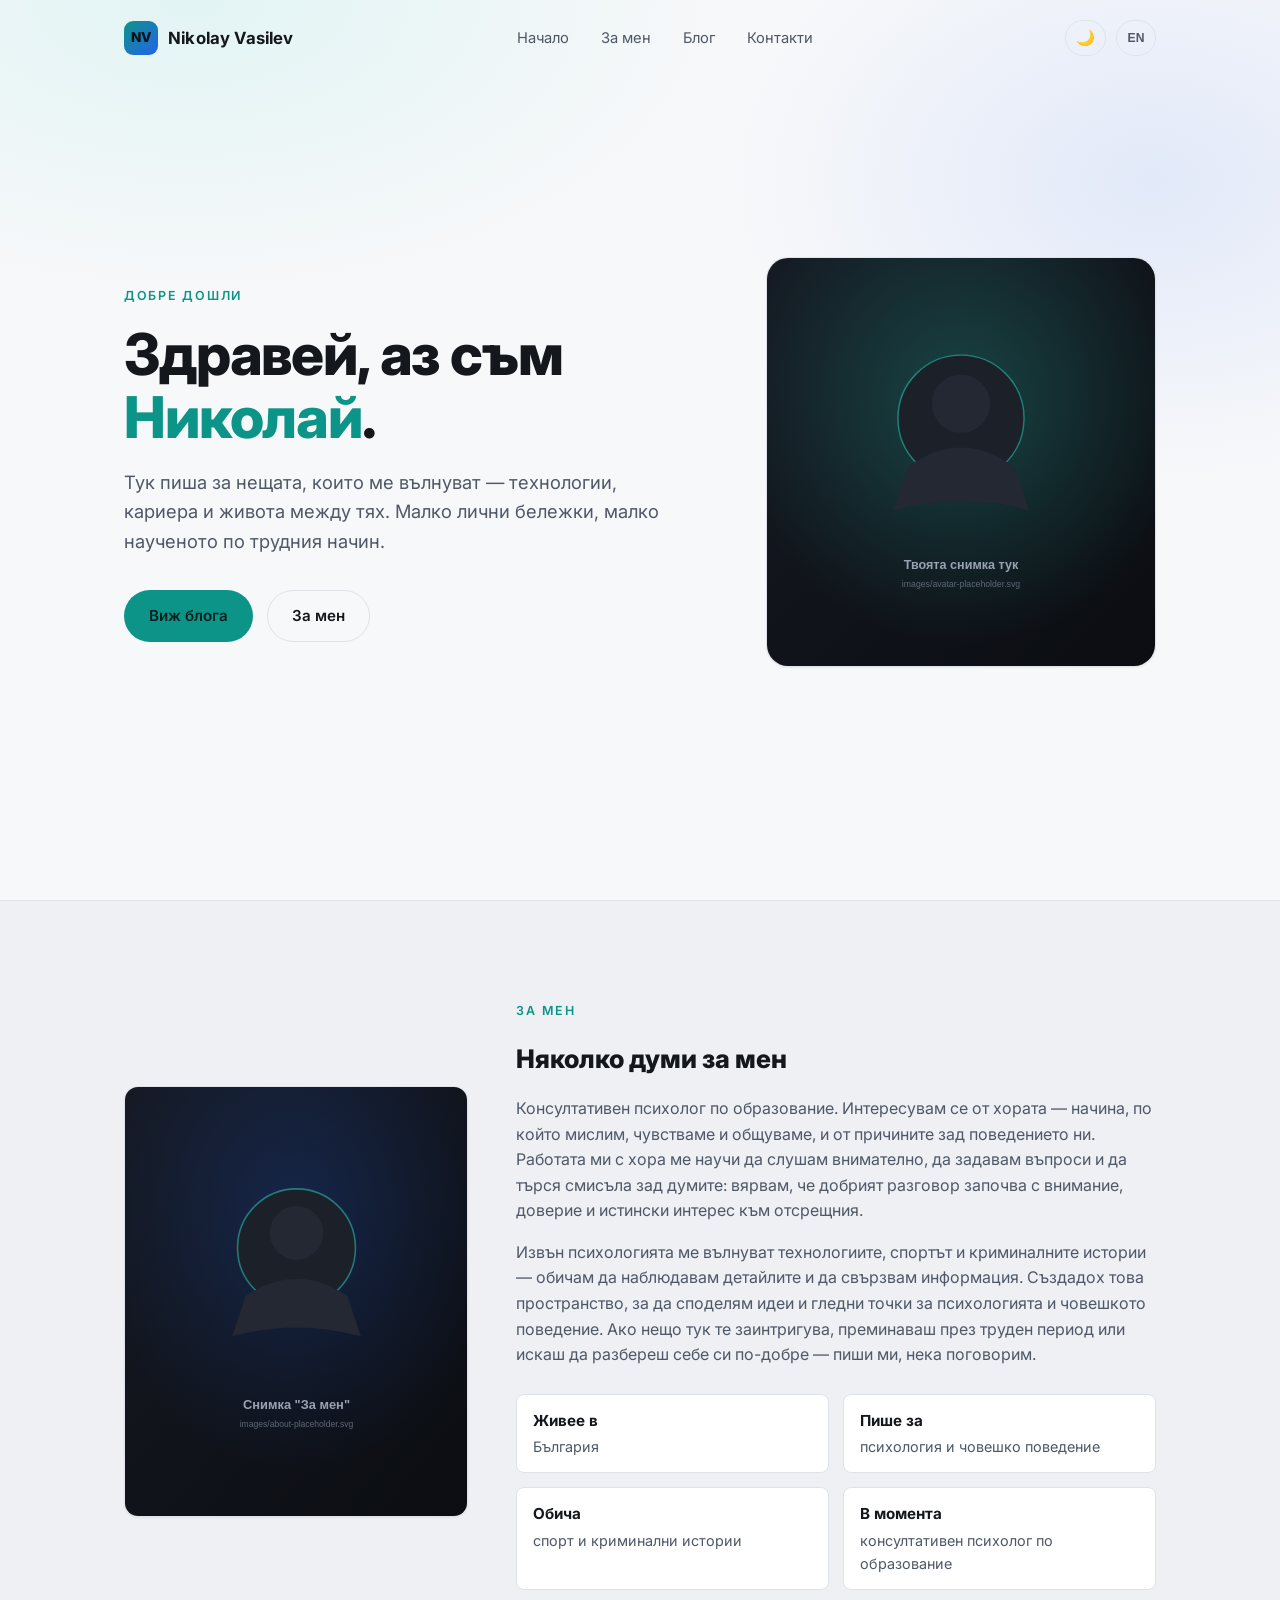
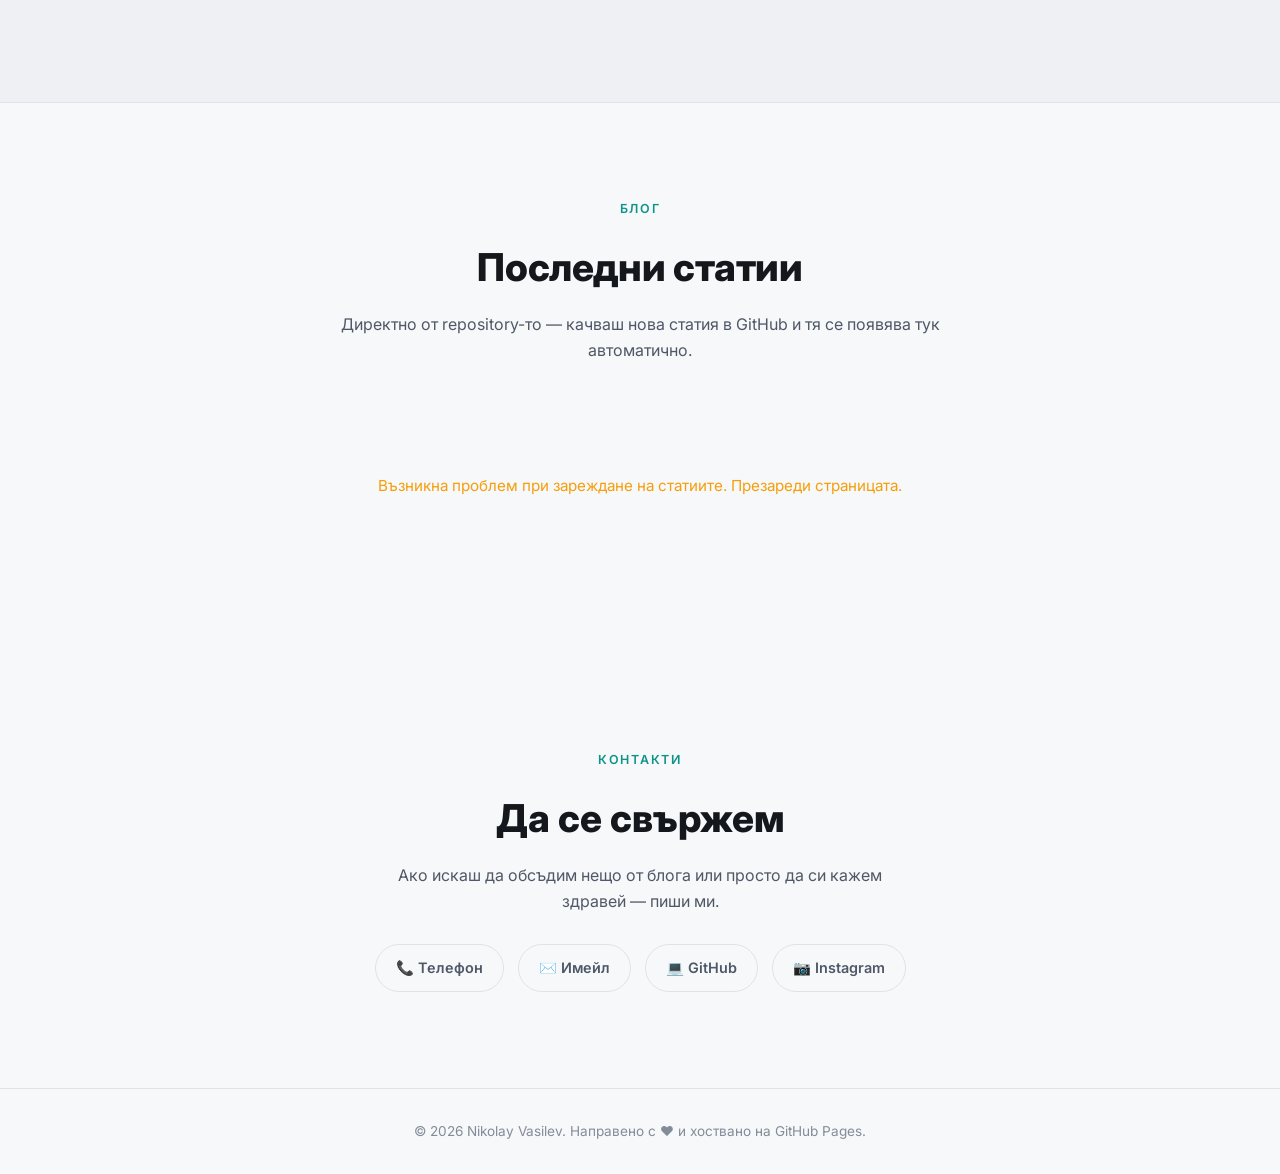
==== index.html @ b5c9a593 "Update About section and contacts (phone, email, Instagram)" ====
<!DOCTYPE html>
<html lang="bg">
<head>
<meta charset="UTF-8">
<meta name="viewport" content="width=device-width, initial-scale=1.0">
<title>Nikolay Vasilev — личен блог</title>
<meta name="description" content="Личен блог на Николай Василев — мисли за технологии, кариера и живота.">
<link rel="icon" type="image/svg+xml" href="images/favicon.svg">
<script>
(function () {
  try {
    var t = localStorage.getItem('nv-theme');
    if (t !== 'light' && t !== 'dark') {
      t = (window.matchMedia && window.matchMedia('(prefers-color-scheme: light)').matches) ? 'light' : 'dark';
    }
    document.documentElement.setAttribute('data-theme', t);
  } catch (e) {
    document.documentElement.setAttribute('data-theme', 'dark');
  }
})();
</script>
<link rel="preconnect" href="https://fonts.googleapis.com">
<link rel="preconnect" href="https://fonts.gstatic.com" crossorigin>
<link href="https://fonts.googleapis.com/css2?family=Inter:wght@400;500;600;700;800&display=swap" rel="stylesheet">
<link rel="stylesheet" href="styles.css">
</head>
<body>

<header class="site-header" id="siteHeader">
  <div class="container">
    <a href="#home" class="brand">
      <span class="brand-mark">NV</span>
      <span>Nikolay Vasilev</span>
    </a>
    <nav>
      <ul class="nav-links" id="navLinks">
        <li><a href="#home" class="nav-link" data-i18n="nav.home">Начало</a></li>
        <li><a href="#about" class="nav-link" data-i18n="nav.about">За мен</a></li>
        <li><a href="#blog" class="nav-link" data-i18n="nav.blog">Блог</a></li>
        <li><a href="#contact" class="nav-link" data-i18n="nav.contact">Контакти</a></li>
      </ul>
    </nav>
    <div class="nav-controls">
      <button class="icon-btn" id="themeToggle" type="button" aria-label="Смени темата" title="Смени темата">🌙</button>
      <button class="icon-btn lang-btn" id="langToggle" type="button" aria-label="Смени езика" title="Смени езика">EN</button>
    </div>
    <button class="nav-toggle" id="navToggle" aria-label="Меню" aria-expanded="false">
      <span></span><span></span><span></span>
    </button>
  </div>
</header>

<main>

  <section class="hero" id="home">
    <div class="container">
      <div class="reveal in-view">
        <span class="eyebrow" data-i18n="hero.eyebrow">Добре дошли</span>
        <h1 class="hero-title" id="heroTitle">Здравей, аз съм <span class="accent">Николай</span>.</h1>
        <p class="hero-subtitle" data-i18n="hero.subtitle">Тук пиша за нещата, които ме вълнуват — технологии, кариера и живота между тях. Малко лични бележки, малко наученото по трудния начин.</p>
        <div class="hero-actions">
          <a href="#blog" class="btn btn-primary" data-i18n="hero.cta.blog">Виж блога</a>
          <a href="#about" class="btn btn-ghost" data-i18n="hero.cta.about">За мен</a>
        </div>
      </div>
      <div class="hero-portrait reveal in-view">
        <img src="images/avatar-placeholder.svg" alt="Николай Василев">
      </div>
    </div>
  </section>

  <section class="about" id="about">
    <div class="container about-grid">
      <div class="about-photo reveal">
        <img src="images/about-placeholder.svg" alt="Николай Василев">
      </div>
      <div class="about-text reveal">
        <span class="eyebrow" data-i18n="about.eyebrow">За мен</span>
        <h3 data-i18n="about.heading">Няколко думи за мен</h3>
        <p data-i18n="about.p1">
          Консултативен психолог по образование. Интересувам се от хората — начина, по който мислим, чувстваме и общуваме, и от причините зад поведението ни. Работата ми с хора ме научи да слушам внимателно, да задавам въпроси и да търся смисъла зад думите: вярвам, че добрият разговор започва с внимание, доверие и истински интерес към отсрещния.
        </p>
        <p data-i18n="about.p2">
          Извън психологията ме вълнуват технологиите, спортът и криминалните истории — обичам да наблюдавам детайлите и да свързвам информация. Създадох това пространство, за да споделям идеи и гледни точки за психологията и човешкото поведение. Ако нещо тук те заинтригува, преминаваш през труден период или искаш да разбереш себе си по-добре — пиши ми, нека поговорим.
        </p>
        <ul class="about-facts">
          <li><strong data-i18n="about.fact1.label">Живее в</strong><span data-i18n="about.fact1.value">България</span></li>
          <li><strong data-i18n="about.fact2.label">Пише за</strong><span data-i18n="about.fact2.value">психология и човешко поведение</span></li>
          <li><strong data-i18n="about.fact3.label">Обича</strong><span data-i18n="about.fact3.value">спорт и криминални истории</span></li>
          <li><strong data-i18n="about.fact4.label">В момента</strong><span data-i18n="about.fact4.value">консултативен психолог по образование</span></li>
        </ul>
      </div>
    </div>
  </section>

  <section id="blog">
    <div class="container">
      <div class="section-head reveal">
        <span class="eyebrow" data-i18n="blog.eyebrow">Блог</span>
        <h2 data-i18n="blog.heading">Последни статии</h2>
        <p data-i18n="blog.desc">Директно от repository-то — качваш нова статия в GitHub и тя се появява тук автоматично.</p>
      </div>
      <div class="blog-grid" id="blogGrid">
        <p class="empty-msg" data-i18n="blog.loading">Зареждане на статиите…</p>
      </div>
    </div>
  </section>

  <section class="contact" id="contact">
    <div class="container">
      <span class="eyebrow" data-i18n="contact.eyebrow">Контакти</span>
      <h2 data-i18n="contact.heading">Да се свържем</h2>
      <p data-i18n="contact.desc">Ако искаш да обсъдим нещо от блога или просто да си кажем здравей — пиши ми.</p>
      <div class="social-links">
        <a href="tel:0888884001" data-i18n="contact.phone">📞 Телефон</a>
        <a href="mailto:niko.vassi@gmail.com" data-i18n="contact.email">✉️ Имейл</a>
        <a href="https://github.com/nikovassi" target="_blank" rel="noopener" data-i18n="contact.github">💻 GitHub</a>
        <a href="https://instagram.com/n1kolay.vasilev" target="_blank" rel="noopener" data-i18n="contact.instagram">📷 Instagram</a>
      </div>
    </div>
  </section>

</main>

<footer class="site-footer">
  <div class="container">
    &copy; <span id="year"></span> Nikolay Vasilev. <span data-i18n="footer.tagline">Направено с ♥ и хоствано на GitHub Pages.</span>
  </div>
</footer>

<script src="script.js"></script>
</body>
</html>
---- styles.css ----
/* =========================================================================
   Nikolay Vasilev — personal blog
   Dark, modern, minimal theme.
   ========================================================================= */

:root {
  --bg: #0b0d12;
  --bg-alt: #10131a;
  --surface: #151922;
  --surface-hover: #1b2029;
  --border: #232833;
  --text: #f2f3f5;
  --text-muted: #9aa2b1;
  --text-faint: #5f6774;
  --accent: #2dd4bf;
  --accent-soft: rgba(45, 212, 191, 0.12);
  --accent-strong: #5eead4;
  --max-width: 1080px;
  --radius: 14px;
  --radius-sm: 8px;
  font-size: 16px;
}

/* ---------------- Light theme override ----------------
   Toggled via [data-theme="light"] on <html> (see the anti-flash
   inline script in <head> and the theme logic in script.js). */
:root[data-theme="light"] {
  --bg: #f7f8fa;
  --bg-alt: #eef0f4;
  --surface: #ffffff;
  --surface-hover: #f1f3f6;
  --border: #dfe3e9;
  --text: #14171c;
  --text-muted: #4f5867;
  --text-faint: #838c99;
  --accent: #0d9488;
  --accent-soft: rgba(13, 148, 136, 0.10);
  --accent-strong: #0f766e;
}

:root[data-theme="light"] .site-header.scrolled {
  background: rgba(247, 248, 250, 0.85);
}

:root[data-theme="light"] .article-body {
  color: #333a46;
}

:root[data-theme="light"] .hero-portrait,
:root[data-theme="light"] .about-photo {
  box-shadow: 0 1px 2px rgba(20, 23, 28, 0.06);
}

:root[data-theme="light"] .post-card {
  box-shadow: 0 1px 2px rgba(20, 23, 28, 0.04);
}

* {
  box-sizing: border-box;
}

html {
  scroll-behavior: smooth;
}

body {
  margin: 0;
  background: var(--bg);
  color: var(--text);
  font-family: "Inter", -apple-system, BlinkMacSystemFont, "Segoe UI", Roboto, sans-serif;
  line-height: 1.6;
  -webkit-font-smoothing: antialiased;
  transition: background-color 0.25s ease, color 0.25s ease;
}

.site-header,
.post-card,
.about-facts li,
.about-photo,
.hero-portrait,
.site-footer,
.article-body code,
.article-body pre,
.social-links a,
.btn-ghost,
.icon-btn {
  transition: background-color 0.25s ease, color 0.25s ease, border-color 0.25s ease;
}

img {
  max-width: 100%;
  display: block;
}

a {
  color: inherit;
  text-decoration: none;
}

.container {
  max-width: var(--max-width);
  margin: 0 auto;
  padding: 0 24px;
}

section {
  padding: 96px 0;
}

/* ---------------- Header / nav ---------------- */
.site-header {
  position: fixed;
  top: 0;
  left: 0;
  right: 0;
  z-index: 100;
  padding: 20px 0;
  background: transparent;
  transition: background 0.3s ease, border-color 0.3s ease, padding 0.3s ease;
  border-bottom: 1px solid transparent;
}

.site-header.scrolled {
  background: rgba(11, 13, 18, 0.85);
  backdrop-filter: blur(10px);
  border-bottom-color: var(--border);
  padding: 14px 0;
}

.site-header .container {
  display: flex;
  align-items: center;
  justify-content: space-between;
}

.brand {
  display: flex;
  align-items: center;
  gap: 10px;
  font-weight: 700;
  font-size: 1.05rem;
  letter-spacing: 0.01em;
}

.brand-mark {
  width: 34px;
  height: 34px;
  border-radius: 9px;
  background: linear-gradient(135deg, var(--accent) 0%, #2563eb 100%);
  display: flex;
  align-items: center;
  justify-content: center;
  font-weight: 800;
  font-size: 0.85rem;
  color: #04121a;
}

.nav-links {
  display: flex;
  align-items: center;
  gap: 32px;
  list-style: none;
  margin: 0;
  padding: 0;
}

.nav-link {
  font-size: 0.92rem;
  color: var(--text-muted);
  transition: color 0.2s ease;
  position: relative;
}

.nav-link:hover,
.nav-link.active {
  color: var(--text);
}

.nav-toggle {
  display: none;
  flex-direction: column;
  gap: 5px;
  background: none;
  border: none;
  cursor: pointer;
  padding: 6px;
}

.nav-toggle span {
  width: 22px;
  height: 2px;
  background: var(--text);
  transition: transform 0.25s ease, opacity 0.25s ease;
}

.nav-toggle.open span:nth-child(1) {
  transform: translateY(7px) rotate(45deg);
}
.nav-toggle.open span:nth-child(2) {
  opacity: 0;
}
.nav-toggle.open span:nth-child(3) {
  transform: translateY(-7px) rotate(-45deg);
}

/* ---------------- Theme / language toggles ---------------- */
.nav-controls {
  display: flex;
  align-items: center;
  gap: 10px;
  margin-left: 28px;
}

.icon-btn {
  display: inline-flex;
  align-items: center;
  justify-content: center;
  min-width: 36px;
  height: 36px;
  padding: 0 10px;
  border-radius: 999px;
  border: 1px solid var(--border);
  background: transparent;
  color: var(--text-muted);
  cursor: pointer;
  font-size: 0.95rem;
  line-height: 1;
}

.icon-btn.lang-btn {
  font-size: 0.76rem;
  font-weight: 700;
  letter-spacing: 0.03em;
}

.icon-btn:hover {
  border-color: var(--accent);
  color: var(--accent);
}

/* ---------------- Hero ---------------- */
.hero {
  min-height: 100vh;
  display: flex;
  align-items: center;
  padding-top: 120px;
  background:
    radial-gradient(ellipse 900px 500px at 15% 0%, rgba(45, 212, 191, 0.10), transparent 60%),
    radial-gradient(ellipse 700px 500px at 90% 20%, rgba(37, 99, 235, 0.10), transparent 60%);
}

.hero .container {
  display: grid;
  grid-template-columns: 1.2fr 0.8fr;
  gap: 56px;
  align-items: center;
}

.eyebrow {
  display: inline-block;
  font-size: 0.78rem;
  letter-spacing: 0.14em;
  text-transform: uppercase;
  color: var(--accent);
  font-weight: 600;
  margin-bottom: 18px;
}

.hero-title {
  font-size: clamp(2.4rem, 5vw, 3.6rem);
  font-weight: 800;
  line-height: 1.08;
  margin: 0 0 20px;
  letter-spacing: -0.02em;
}

.hero-title .accent {
  color: var(--accent);
}

.hero-subtitle {
  font-size: 1.15rem;
  color: var(--text-muted);
  max-width: 46ch;
  margin: 0 0 34px;
}

.hero-actions {
  display: flex;
  gap: 14px;
  flex-wrap: wrap;
}

.hero-portrait {
  position: relative;
  aspect-ratio: 1 / 1.05;
  border-radius: 22px;
  overflow: hidden;
  border: 1px solid var(--border);
  background: var(--surface);
}

.hero-portrait img {
  width: 100%;
  height: 100%;
  object-fit: cover;
}

/* ---------------- Buttons ---------------- */
.btn {
  display: inline-flex;
  align-items: center;
  gap: 8px;
  padding: 13px 24px;
  border-radius: 999px;
  font-weight: 600;
  font-size: 0.95rem;
  border: 1px solid transparent;
  cursor: pointer;
  transition: transform 0.15s ease, background 0.2s ease, border-color 0.2s ease;
}

.btn:hover {
  transform: translateY(-1px);
}

.btn-primary {
  background: var(--accent);
  color: #04211d;
}

.btn-primary:hover {
  background: var(--accent-strong);
}

.btn-ghost {
  background: transparent;
  border-color: var(--border);
  color: var(--text);
}

.btn-ghost:hover {
  border-color: var(--accent);
  color: var(--accent);
}

/* ---------------- Section headings ---------------- */
.section-head {
  text-align: center;
  max-width: 640px;
  margin: 0 auto 56px;
}

.section-head .eyebrow {
  display: block;
}

.section-head h2 {
  font-size: clamp(1.8rem, 3vw, 2.4rem);
  margin: 0 0 14px;
  font-weight: 800;
  letter-spacing: -0.01em;
}

.section-head p {
  color: var(--text-muted);
  margin: 0;
}

/* ---------------- About ---------------- */
.about {
  background: var(--bg-alt);
  border-top: 1px solid var(--border);
  border-bottom: 1px solid var(--border);
}

.about-grid {
  display: grid;
  grid-template-columns: 0.7fr 1.3fr;
  gap: 48px;
  align-items: center;
}

.about-photo {
  border-radius: var(--radius);
  overflow: hidden;
  border: 1px solid var(--border);
  aspect-ratio: 4 / 5;
}

.about-photo img {
  width: 100%;
  height: 100%;
  object-fit: cover;
}

.about-text h3 {
  font-size: 1.6rem;
  margin: 0 0 16px;
  font-weight: 800;
}

.about-text p {
  color: var(--text-muted);
  margin: 0 0 16px;
}

.about-facts {
  display: grid;
  grid-template-columns: repeat(2, 1fr);
  gap: 14px;
  margin-top: 26px;
  list-style: none;
  padding: 0;
}

.about-facts li {
  background: var(--surface);
  border: 1px solid var(--border);
  border-radius: var(--radius-sm);
  padding: 14px 16px;
  font-size: 0.9rem;
  color: var(--text-muted);
}

.about-facts li strong {
  display: block;
  color: var(--text);
  font-size: 0.95rem;
  margin-bottom: 2px;
}

/* ---------------- Blog list ---------------- */
.blog-grid {
  display: grid;
  grid-template-columns: repeat(3, 1fr);
  gap: 24px;
}

.post-card {
  background: var(--surface);
  border: 1px solid var(--border);
  border-radius: var(--radius);
  overflow: hidden;
  transition: transform 0.2s ease, border-color 0.2s ease, background 0.2s ease;
  display: flex;
  flex-direction: column;
}

.post-card:hover {
  transform: translateY(-4px);
  border-color: var(--accent);
  background: var(--surface-hover);
}

.post-cover {
  aspect-ratio: 16 / 10;
  overflow: hidden;
  background: var(--bg-alt);
}

.post-cover img {
  width: 100%;
  height: 100%;
  object-fit: cover;
}

.post-body {
  padding: 20px 22px 24px;
  display: flex;
  flex-direction: column;
  gap: 10px;
  flex: 1;
}

.post-date {
  font-size: 0.78rem;
  color: var(--accent);
  font-weight: 600;
  letter-spacing: 0.04em;
  text-transform: uppercase;
}

.post-title {
  font-size: 1.12rem;
  font-weight: 700;
  margin: 0;
  line-height: 1.35;
}

.post-excerpt {
  font-size: 0.92rem;
  color: var(--text-muted);
  margin: 0;
  flex: 1;
}

.post-readmore {
  font-size: 0.88rem;
  font-weight: 600;
  color: var(--accent);
  margin-top: 4px;
}

.empty-msg,
.error-msg {
  grid-column: 1 / -1;
  text-align: center;
  color: var(--text-faint);
  padding: 40px 0;
  font-size: 0.95rem;
}

.error-msg {
  color: #f59e0b;
}

/* ---------------- Contact ---------------- */
.contact {
  text-align: center;
}

.contact h2 {
  font-size: clamp(1.8rem, 3vw, 2.4rem);
  font-weight: 800;
  margin: 0 0 14px;
}

.contact p {
  color: var(--text-muted);
  max-width: 50ch;
  margin: 0 auto 30px;
}

.social-links {
  display: flex;
  justify-content: center;
  gap: 14px;
  flex-wrap: wrap;
}

.social-links a {
  display: inline-flex;
  align-items: center;
  gap: 8px;
  padding: 11px 20px;
  border-radius: 999px;
  border: 1px solid var(--border);
  font-size: 0.9rem;
  font-weight: 600;
  color: var(--text-muted);
  transition: border-color 0.2s ease, color 0.2s ease;
}

.social-links a:hover {
  border-color: var(--accent);
  color: var(--accent);
}

/* ---------------- Footer ---------------- */
.site-footer {
  border-top: 1px solid var(--border);
  padding: 32px 0;
  text-align: center;
  color: var(--text-faint);
  font-size: 0.85rem;
}

/* ---------------- Article page (post.html) ---------------- */
.article-header {
  padding: 150px 0 40px;
  text-align: center;
}

.article-header .post-date {
  display: block;
  margin-bottom: 14px;
}

.article-header h1 {
  font-size: clamp(2rem, 4vw, 2.8rem);
  font-weight: 800;
  letter-spacing: -0.01em;
  margin: 0 0 16px;
  line-height: 1.2;
}

.back-link {
  display: inline-flex;
  align-items: center;
  gap: 6px;
  color: var(--text-muted);
  font-size: 0.9rem;
  margin-bottom: 22px;
}

.back-link:hover {
  color: var(--accent);
}

.article-cover {
  max-width: var(--max-width);
  margin: 0 auto 48px;
  padding: 0 24px;
}

.article-cover img {
  width: 100%;
  border-radius: var(--radius);
  border: 1px solid var(--border);
  aspect-ratio: 16 / 8;
  object-fit: cover;
}

.article-body {
  max-width: 720px;
  margin: 0 auto;
  padding: 0 24px 100px;
  font-size: 1.05rem;
  color: #d6dae2;
}

.article-body h2 {
  font-size: 1.5rem;
  font-weight: 800;
  margin: 40px 0 16px;
  color: var(--text);
}

.article-body h3 {
  font-size: 1.2rem;
  font-weight: 700;
  margin: 32px 0 14px;
  color: var(--text);
}

.article-body p {
  margin: 0 0 20px;
}

.article-body a {
  color: var(--accent);
  text-decoration: underline;
  text-decoration-color: rgba(45, 212, 191, 0.4);
}

.article-body ul,
.article-body ol {
  margin: 0 0 20px;
  padding-left: 22px;
}

.article-body li {
  margin-bottom: 8px;
}

.article-body img {
  border-radius: var(--radius-sm);
  margin: 24px 0;
  border: 1px solid var(--border);
}

.article-body blockquote {
  margin: 24px 0;
  padding: 4px 20px;
  border-left: 3px solid var(--accent);
  color: var(--text-muted);
  font-style: italic;
}

.article-body code {
  background: var(--surface);
  border: 1px solid var(--border);
  border-radius: 5px;
  padding: 2px 6px;
  font-size: 0.88em;
  font-family: "SFMono-Regular", Consolas, monospace;
}

.article-body pre {
  background: var(--surface);
  border: 1px solid var(--border);
  border-radius: var(--radius-sm);
  padding: 18px 20px;
  overflow-x: auto;
  margin: 0 0 20px;
}

.article-body pre code {
  background: none;
  border: none;
  padding: 0;
}

.article-body hr {
  border: none;
  border-top: 1px solid var(--border);
  margin: 40px 0;
}

.article-footer {
  max-width: 720px;
  margin: 0 auto;
  padding: 0 24px 90px;
  text-align: center;
}

/* ---------------- Reveal on scroll ---------------- */
.reveal {
  opacity: 0;
  transform: translateY(18px);
  transition: opacity 0.6s ease, transform 0.6s ease;
}

.reveal.in-view {
  opacity: 1;
  transform: translateY(0);
}

/* ---------------- Responsive ---------------- */
@media (max-width: 900px) {
  .hero .container {
    grid-template-columns: 1fr;
  }

  .hero-portrait {
    order: -1;
    max-width: 320px;
    margin: 0 auto;
  }

  .about-grid {
    grid-template-columns: 1fr;
  }

  .about-photo {
    max-width: 320px;
    margin: 0 auto;
  }

  .blog-grid {
    grid-template-columns: repeat(2, 1fr);
  }
}

@media (max-width: 720px) {
  .nav-links {
    position: fixed;
    top: 64px;
    left: 16px;
    right: 16px;
    background: var(--bg-alt);
    border: 1px solid var(--border);
    border-radius: var(--radius);
    flex-direction: column;
    align-items: flex-start;
    padding: 18px;
    gap: 16px;
    transform: translateY(-12px);
    opacity: 0;
    pointer-events: none;
    transition: transform 0.2s ease, opacity 0.2s ease;
  }

  .nav-links.open {
    transform: translateY(0);
    opacity: 1;
    pointer-events: auto;
  }

  .nav-toggle {
    display: flex;
  }

  .nav-controls {
    margin-left: 12px;
    gap: 8px;
  }

  section {
    padding: 72px 0;
  }

  .blog-grid {
    grid-template-columns: 1fr;
  }
}

@media (max-width: 380px) {
  .icon-btn {
    min-width: 32px;
    height: 32px;
    padding: 0 8px;
    font-size: 0.85rem;
  }
}
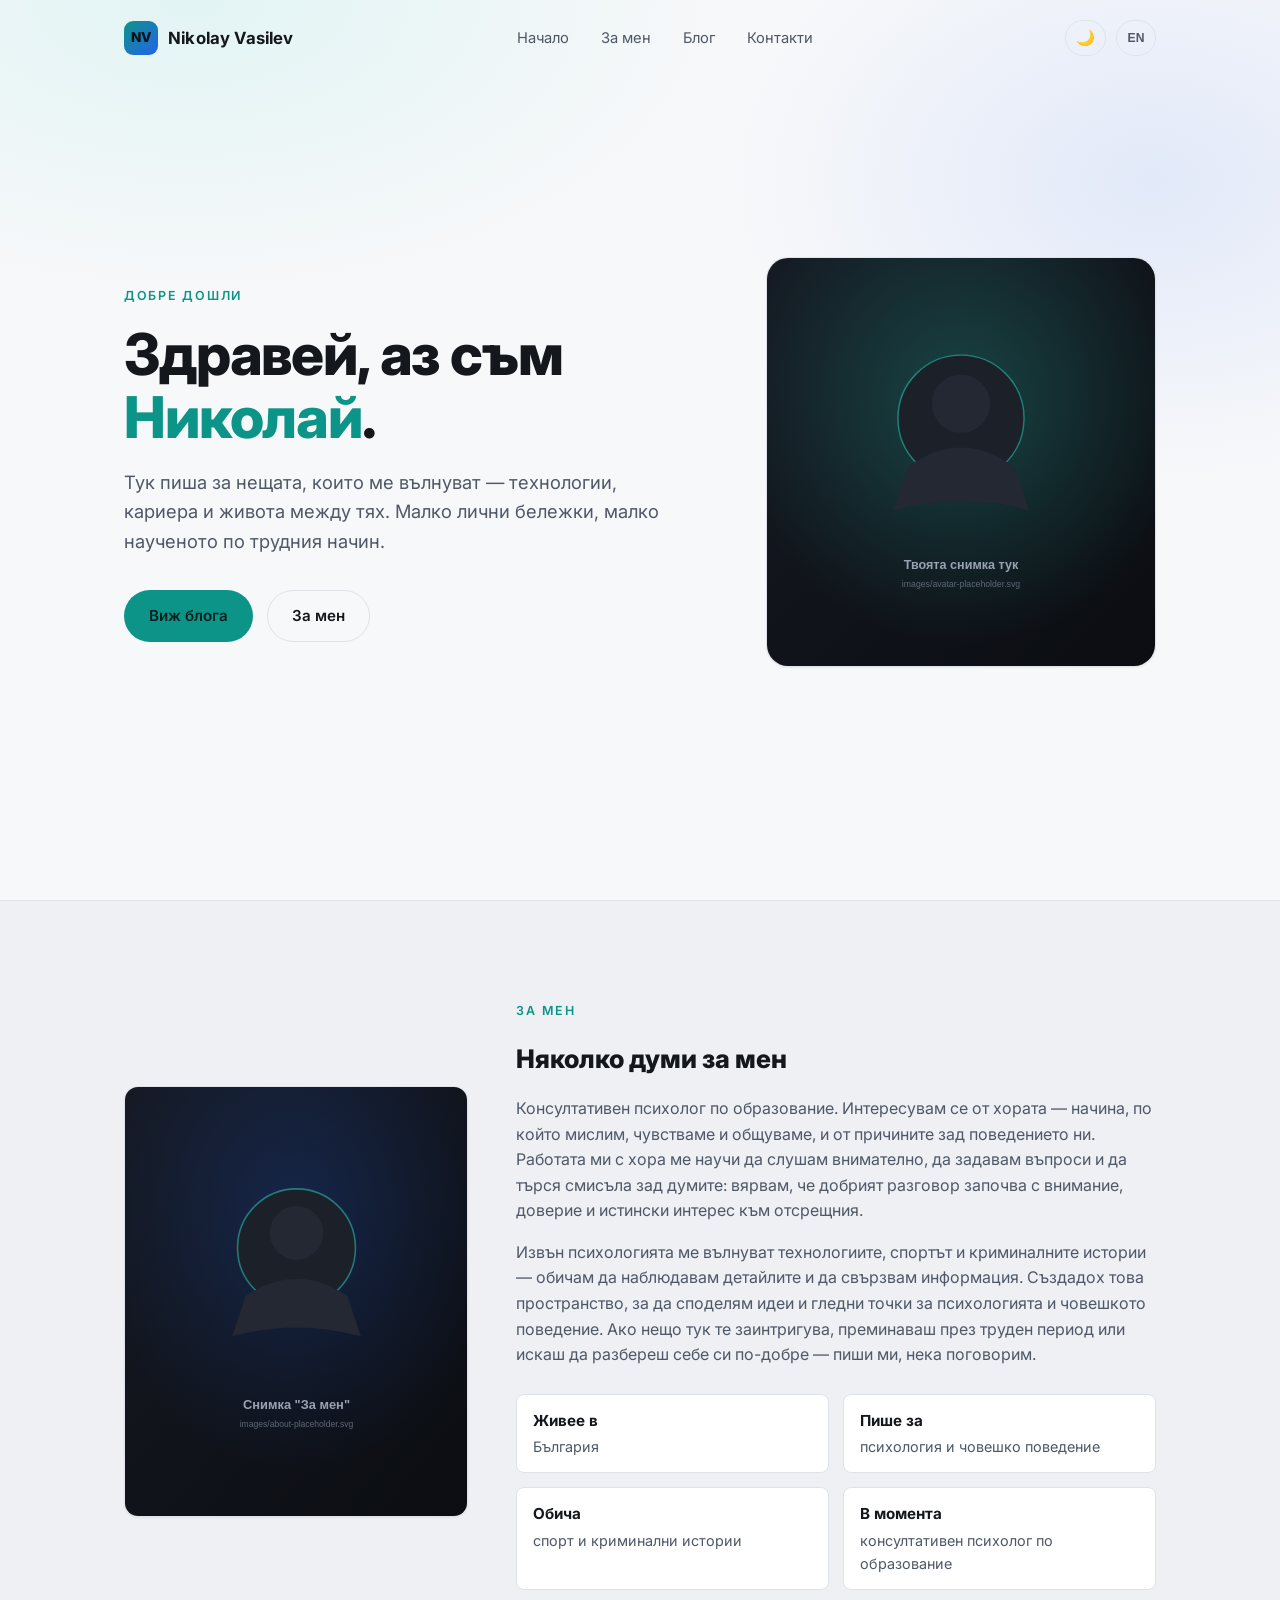
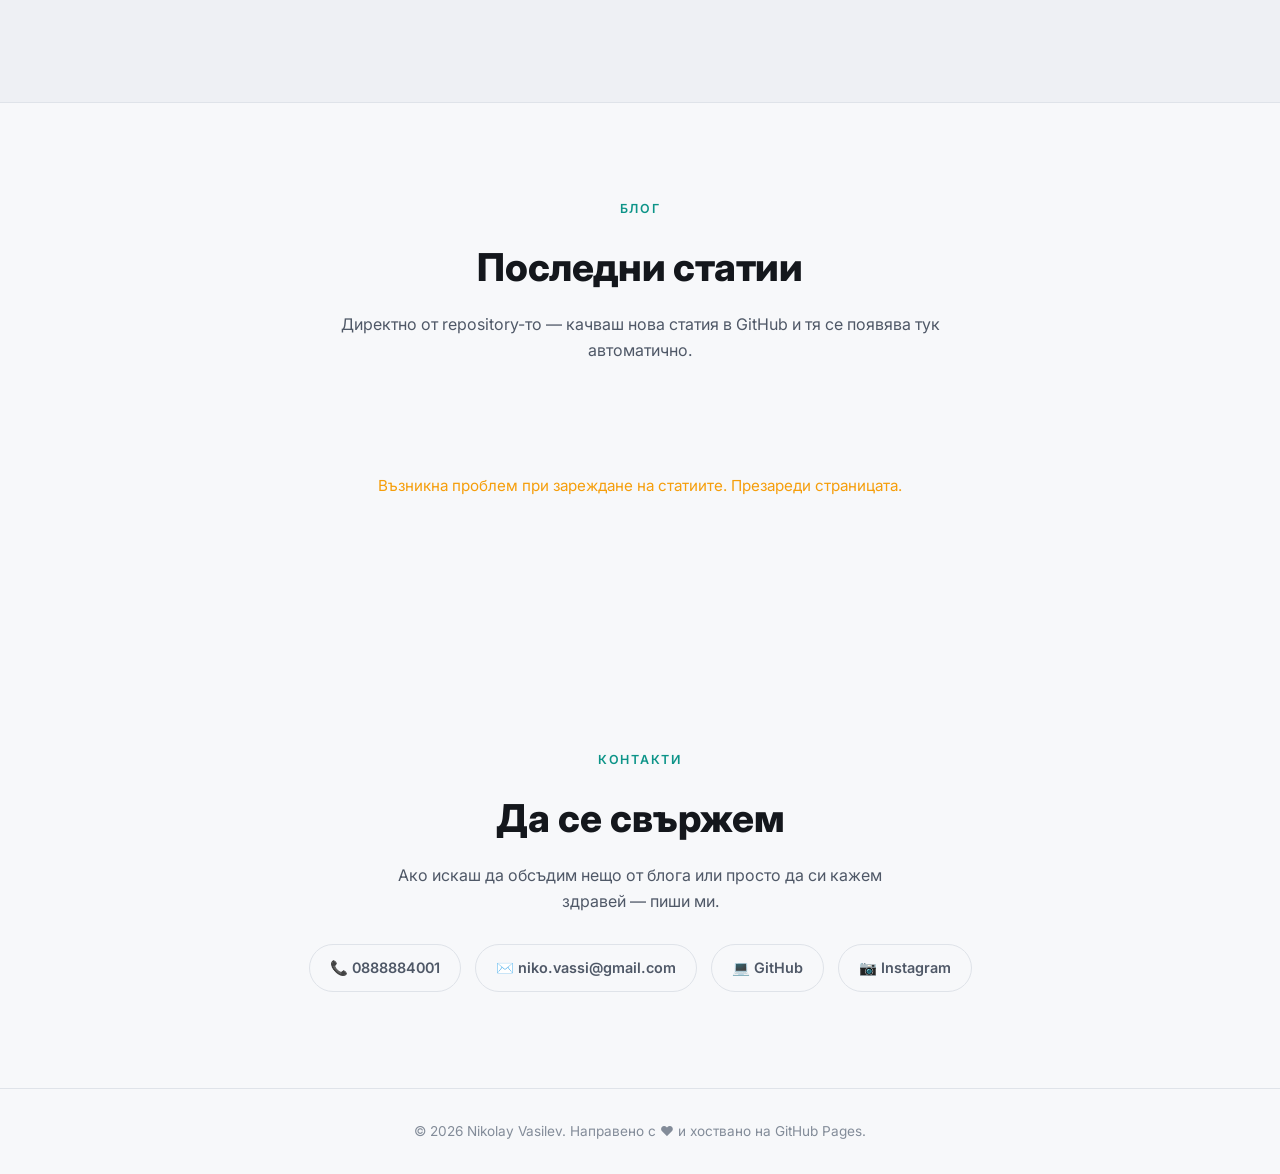
==== commit 3ed89977: "Make phone and email plain text instead of links" ====
--- a/index.html
+++ b/index.html
@@ -112,8 +112,8 @@
       <h2 data-i18n="contact.heading">Да се свържем</h2>
       <p data-i18n="contact.desc">Ако искаш да обсъдим нещо от блога или просто да си кажем здравей — пиши ми.</p>
       <div class="social-links">
-        <a href="tel:0888884001" data-i18n="contact.phone">📞 Телефон</a>
-        <a href="mailto:niko.vassi@gmail.com" data-i18n="contact.email">✉️ Имейл</a>
+        <span data-i18n="contact.phone">📞 0888884001</span>
+        <span data-i18n="contact.email">✉️ niko.vassi@gmail.com</span>
         <a href="https://github.com/nikovassi" target="_blank" rel="noopener" data-i18n="contact.github">💻 GitHub</a>
         <a href="https://instagram.com/n1kolay.vasilev" target="_blank" rel="noopener" data-i18n="contact.instagram">📷 Instagram</a>
       </div>
--- a/styles.css
+++ b/styles.css
@@ -539,7 +539,8 @@
   flex-wrap: wrap;
 }
 
-.social-links a {
+.social-links a,
+.social-links span {
   display: inline-flex;
   align-items: center;
   gap: 8px;
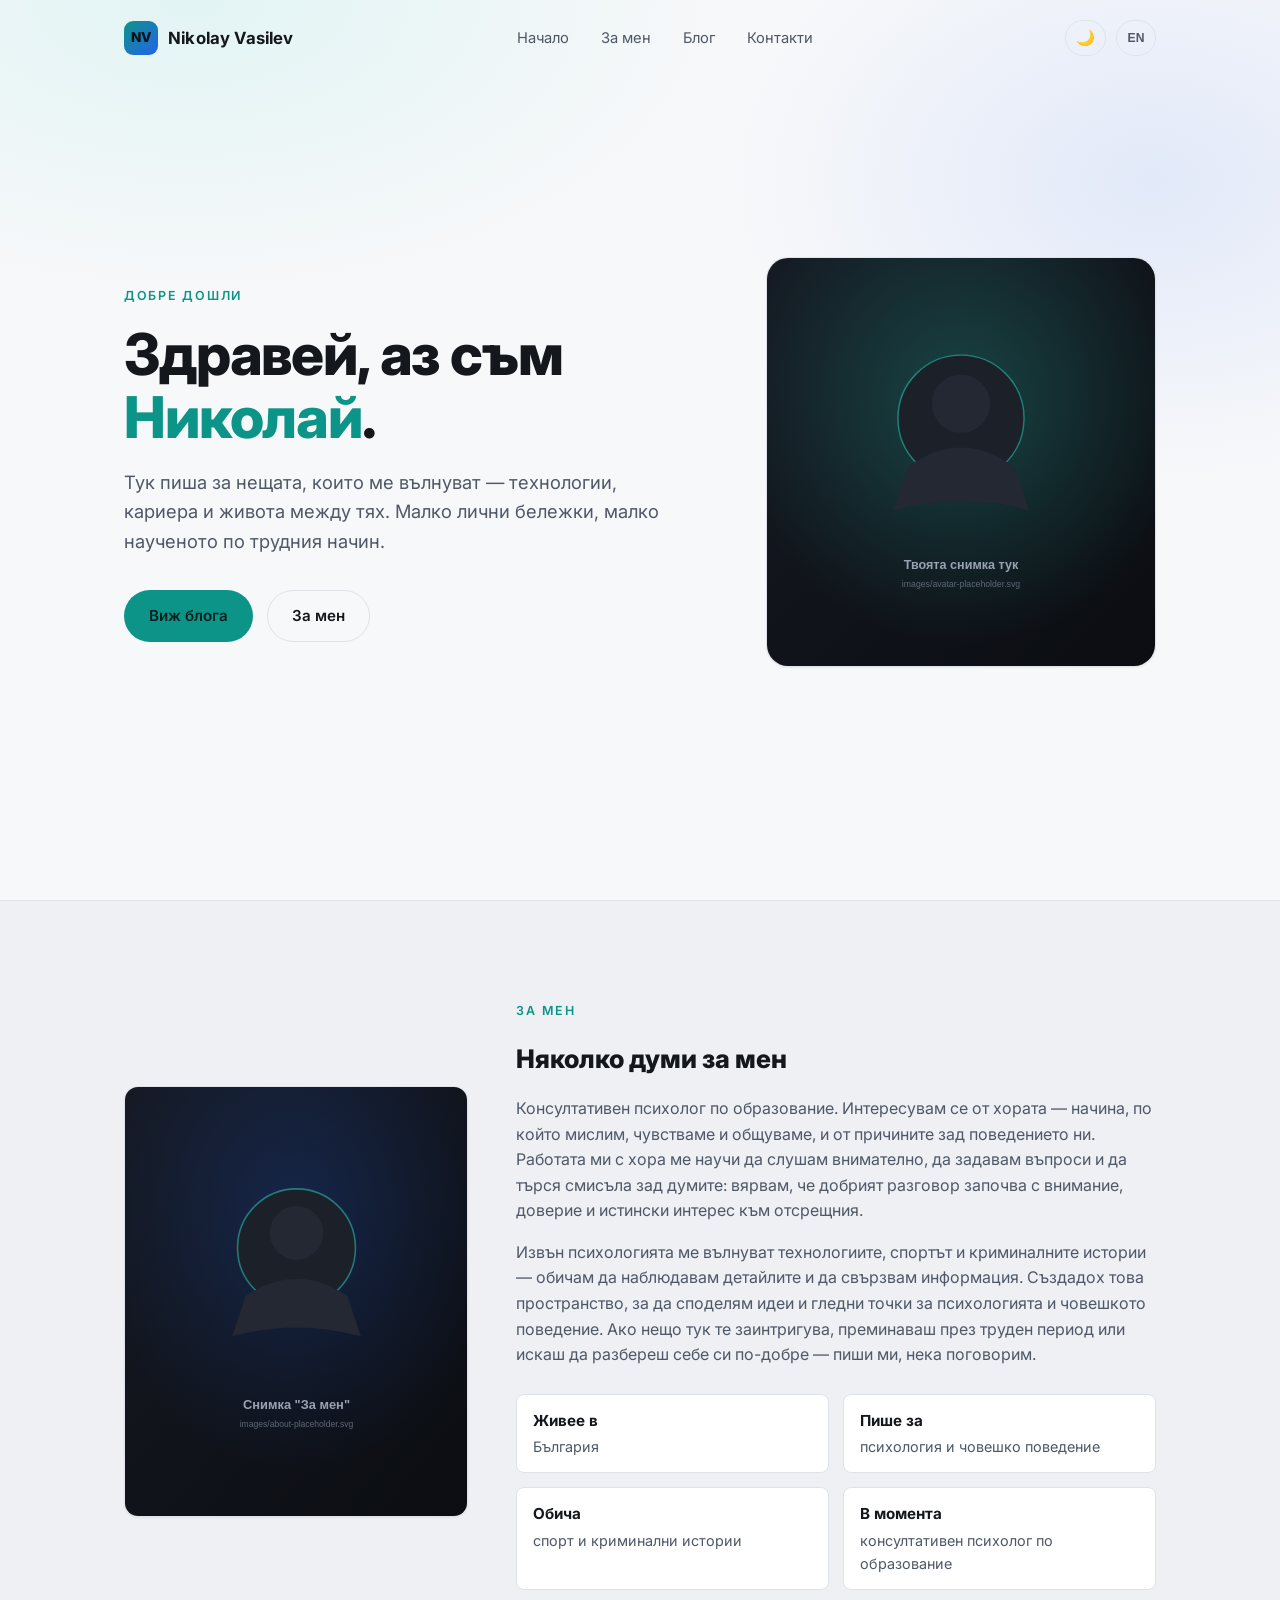
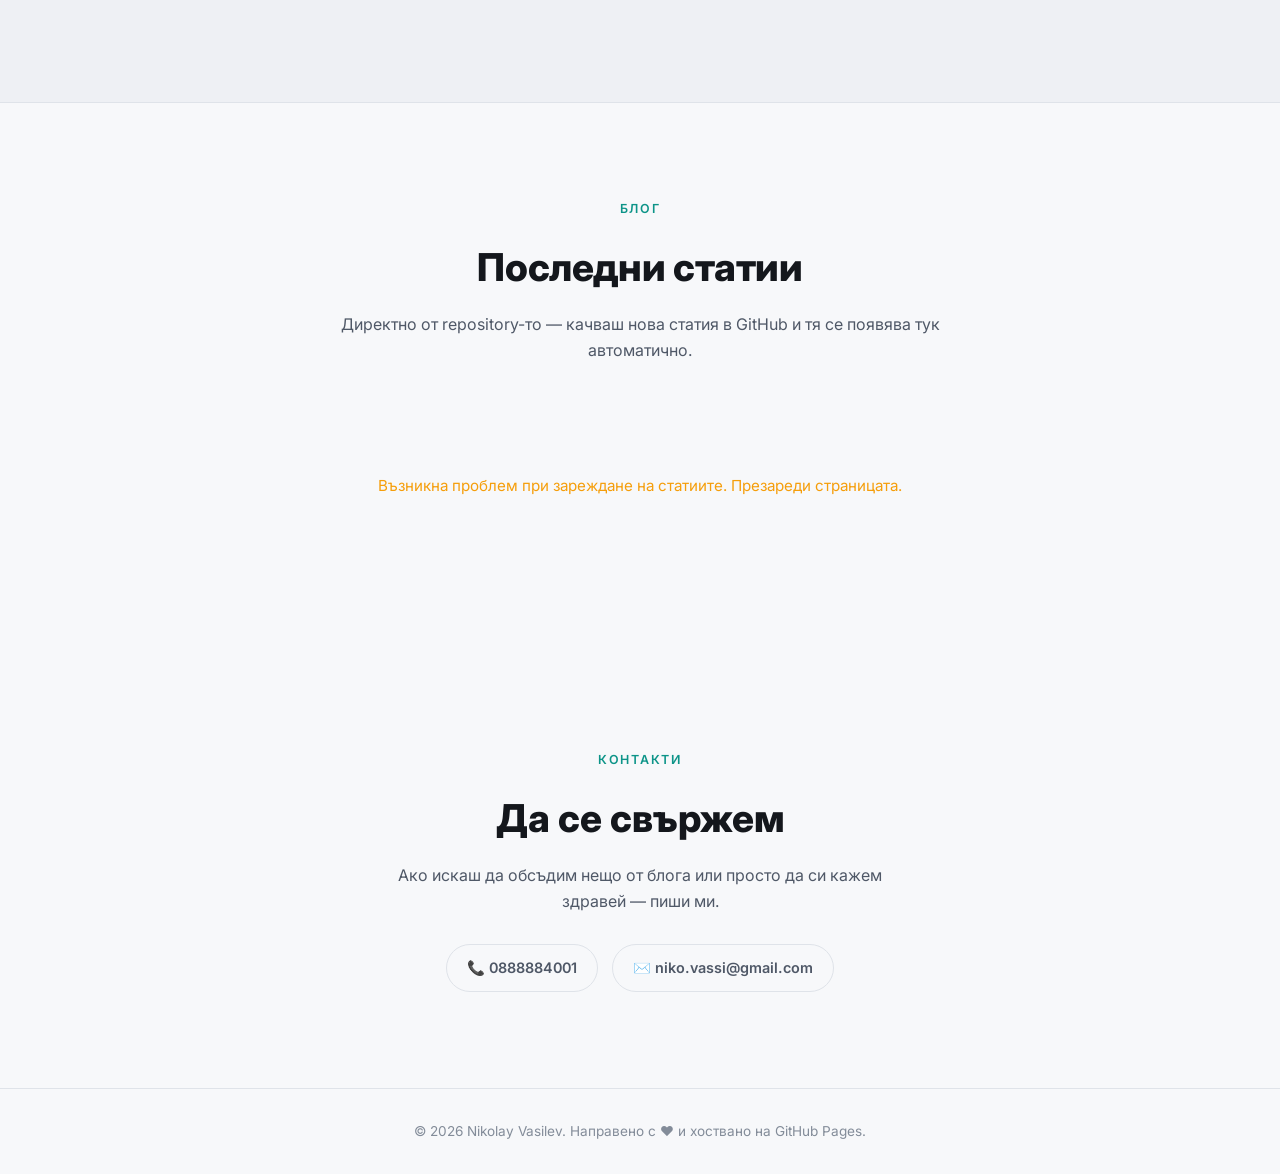
==== commit 5dd9db1b: "Remove GitHub and Instagram from contacts" ====
--- a/index.html
+++ b/index.html
@@ -114,8 +114,6 @@
       <div class="social-links">
         <span data-i18n="contact.phone">📞 0888884001</span>
         <span data-i18n="contact.email">✉️ niko.vassi@gmail.com</span>
-        <a href="https://github.com/nikovassi" target="_blank" rel="noopener" data-i18n="contact.github">💻 GitHub</a>
-        <a href="https://instagram.com/n1kolay.vasilev" target="_blank" rel="noopener" data-i18n="contact.instagram">📷 Instagram</a>
       </div>
     </div>
   </section>
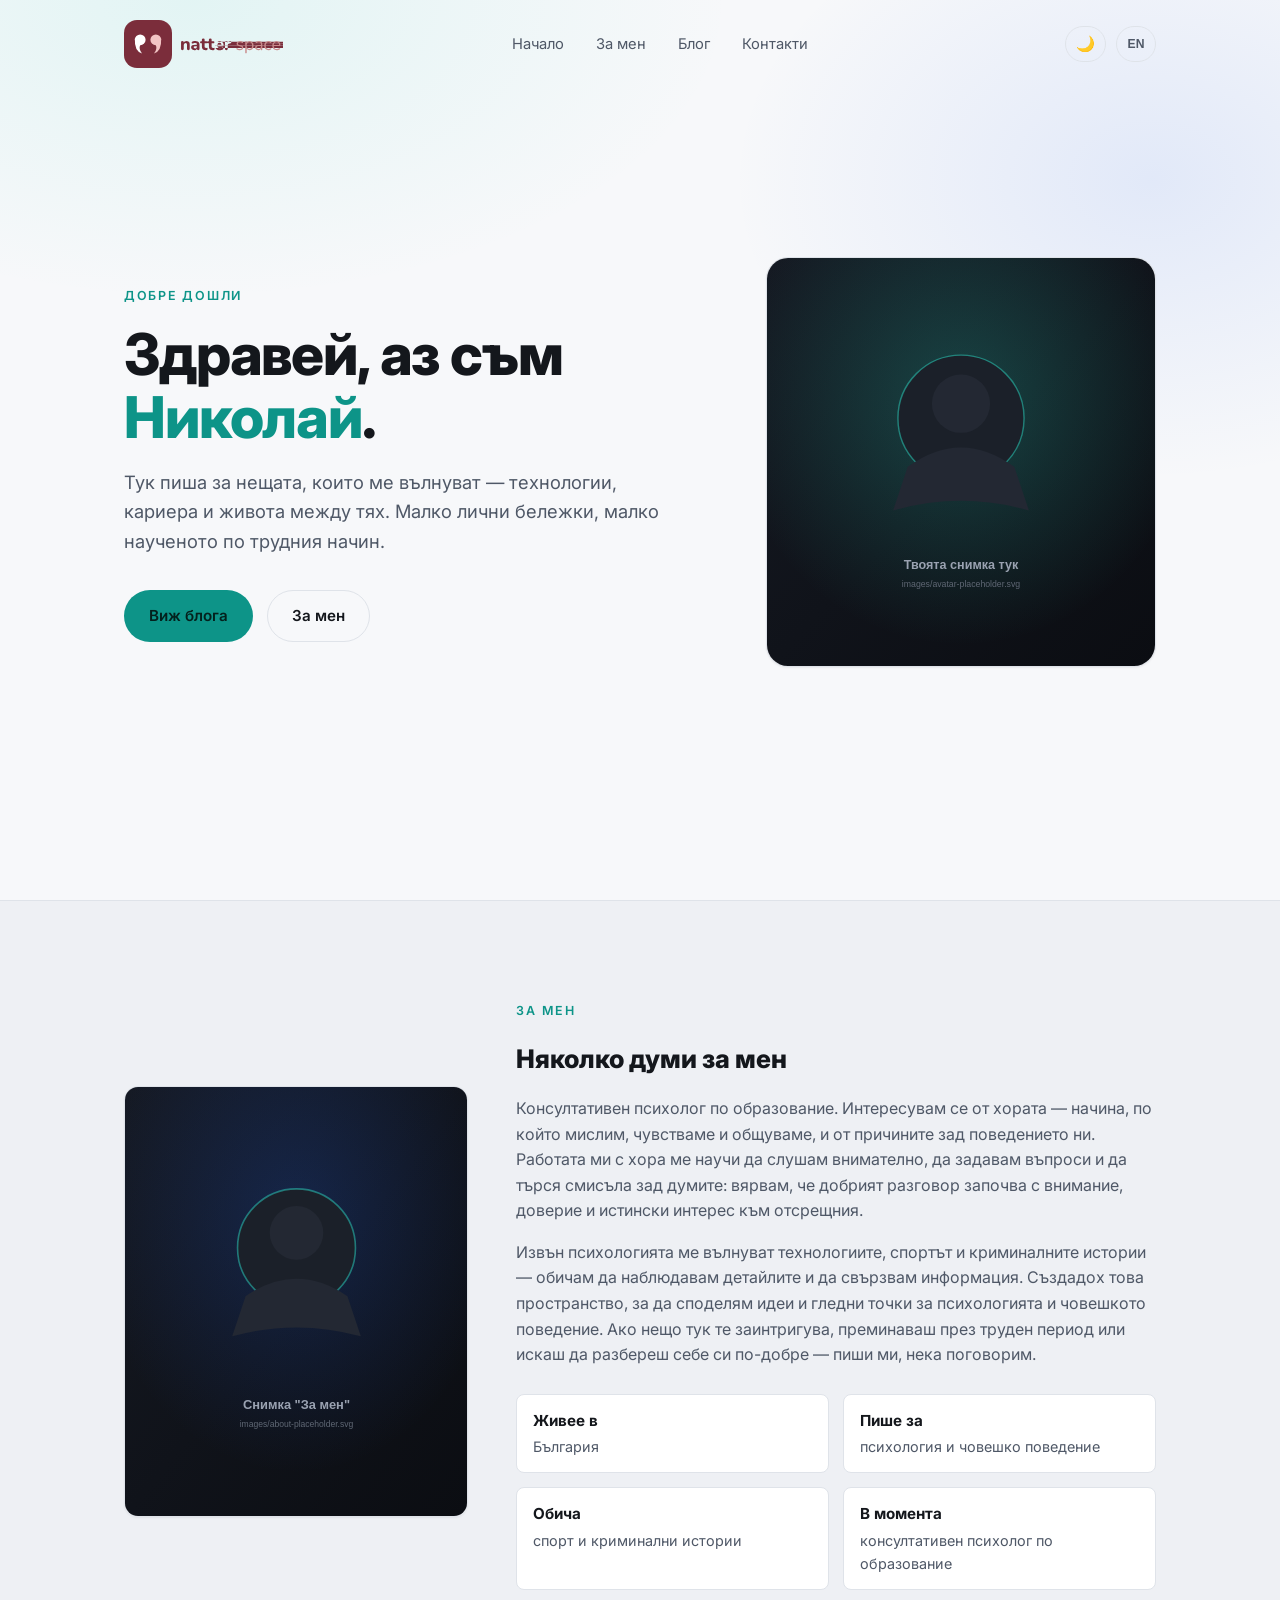
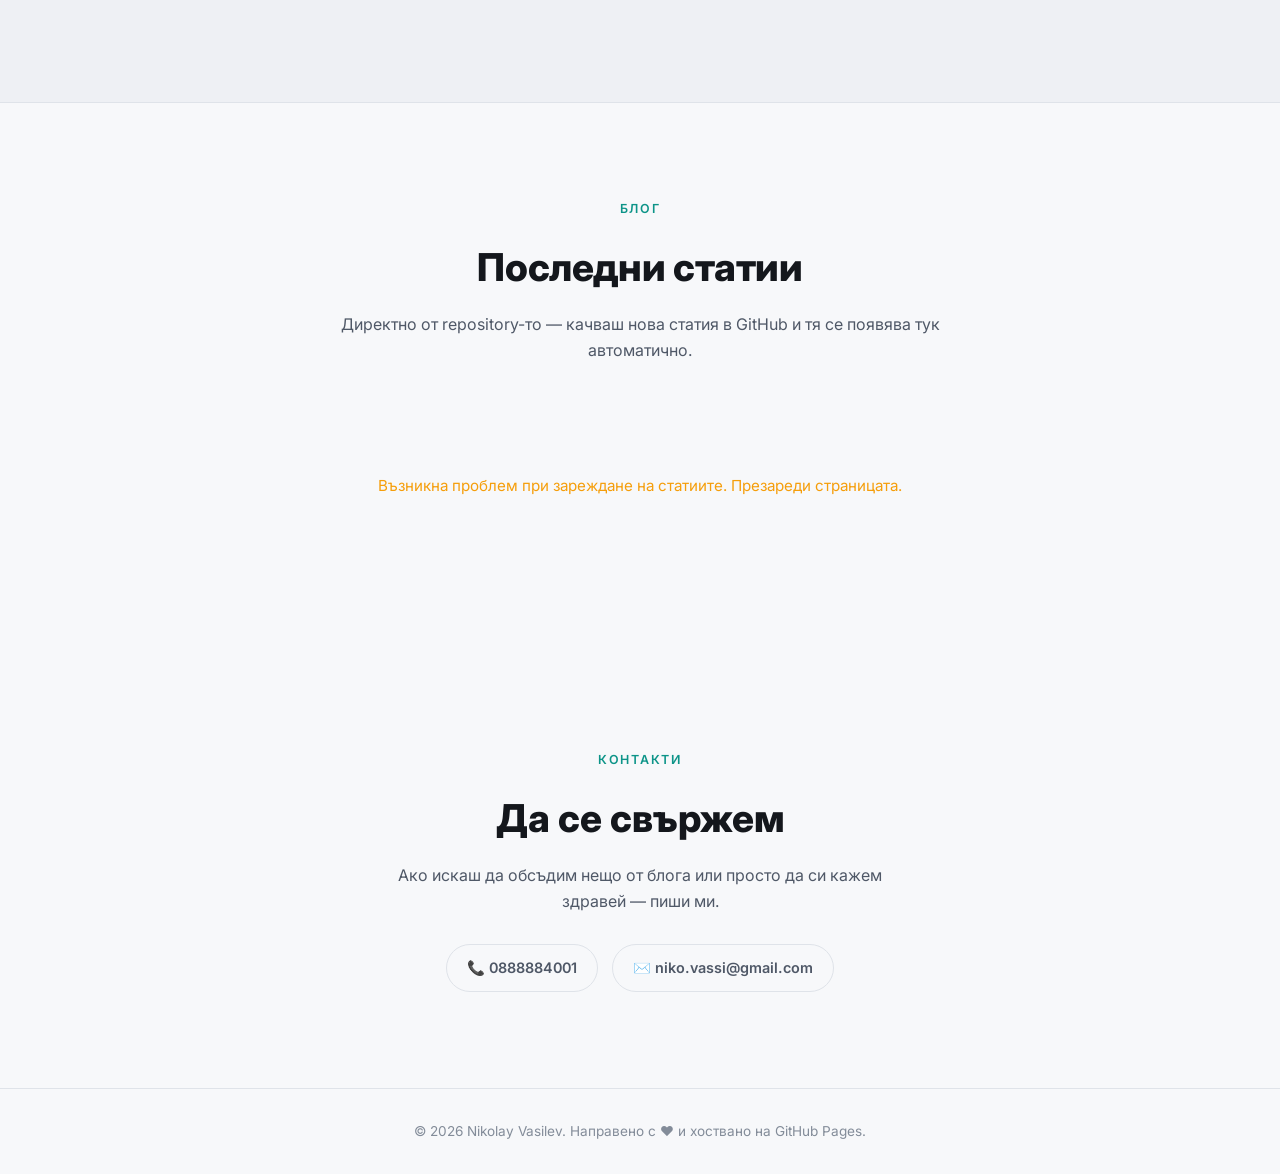
==== commit adcb85e2: "Add Natter Space logo to header" ====
--- a/index.html
+++ b/index.html
@@ -29,8 +29,7 @@
 <header class="site-header" id="siteHeader">
   <div class="container">
     <a href="#home" class="brand">
-      <span class="brand-mark">NV</span>
-      <span>Nikolay Vasilev</span>
+      <img src="images/natter-space-bordeaux-powder-logo.svg" alt="Natter Space" height="48">
     </a>
     <nav>
       <ul class="nav-links" id="navLinks">
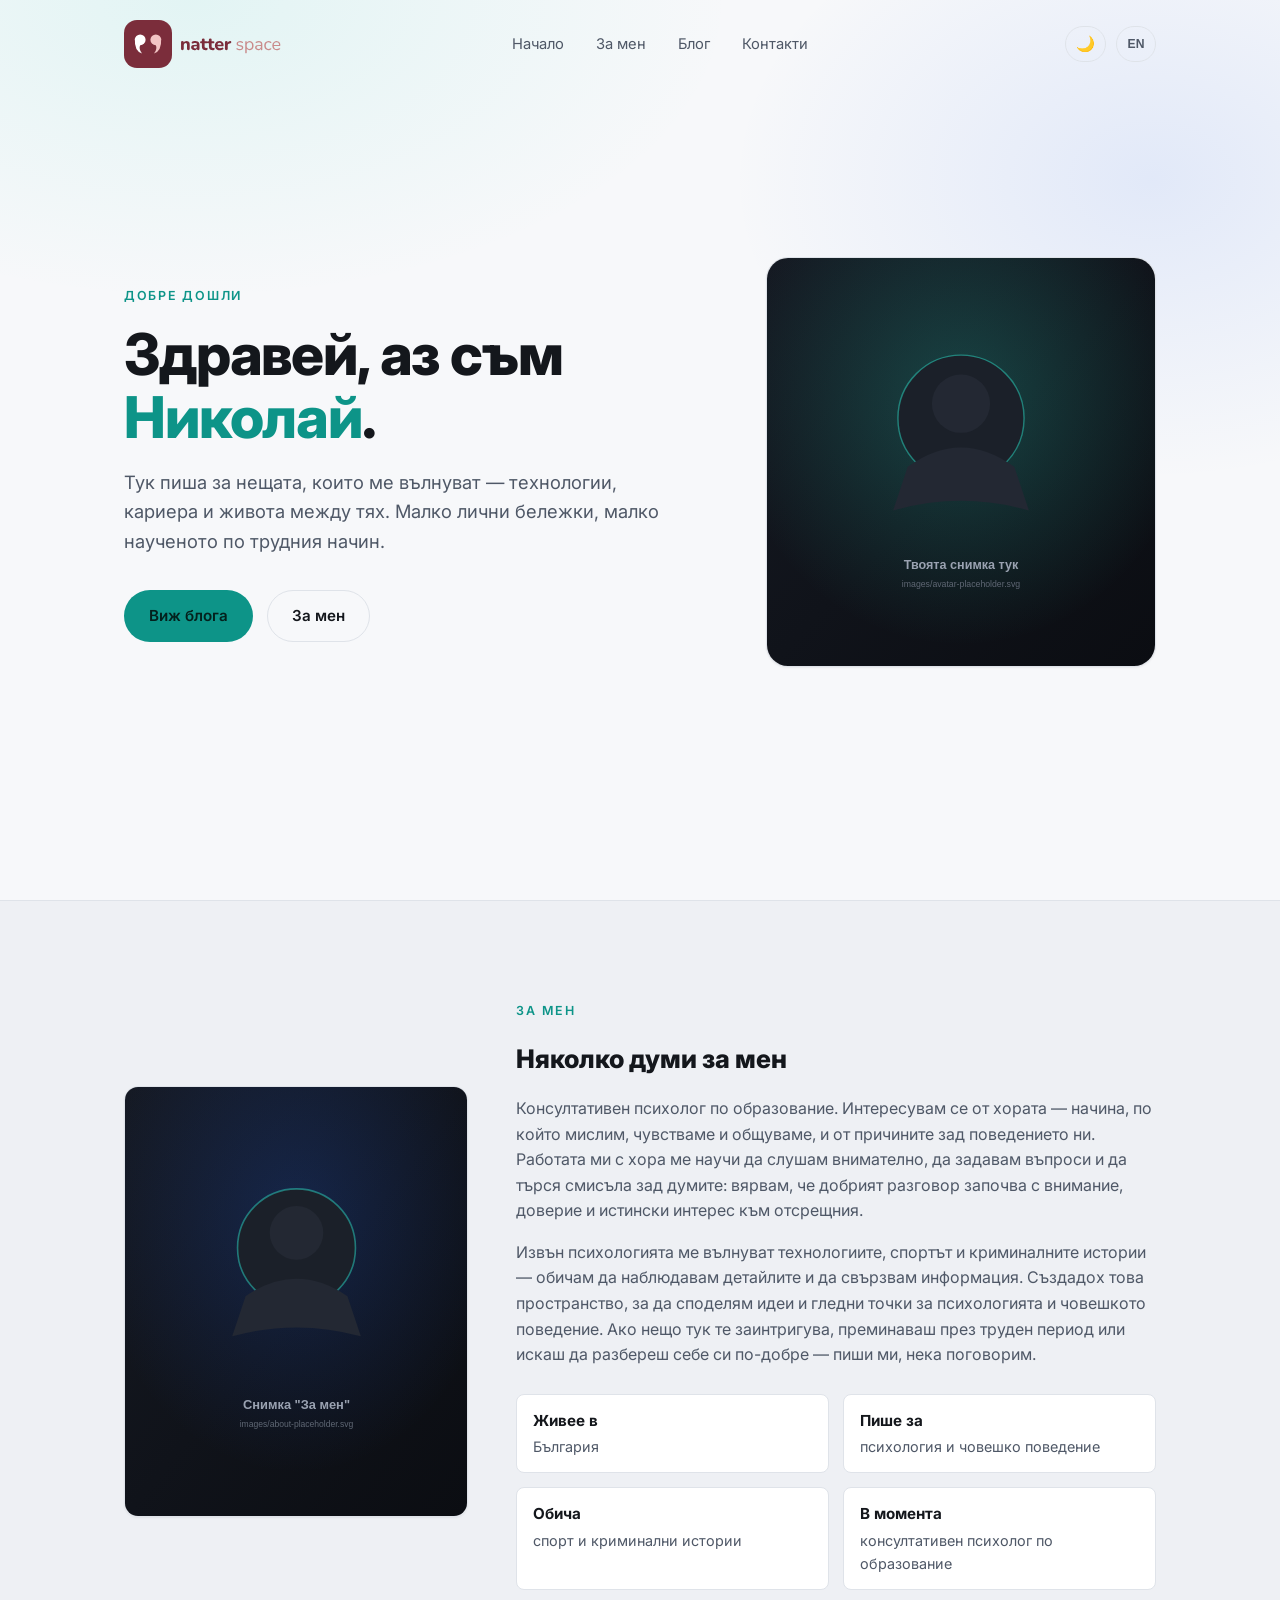
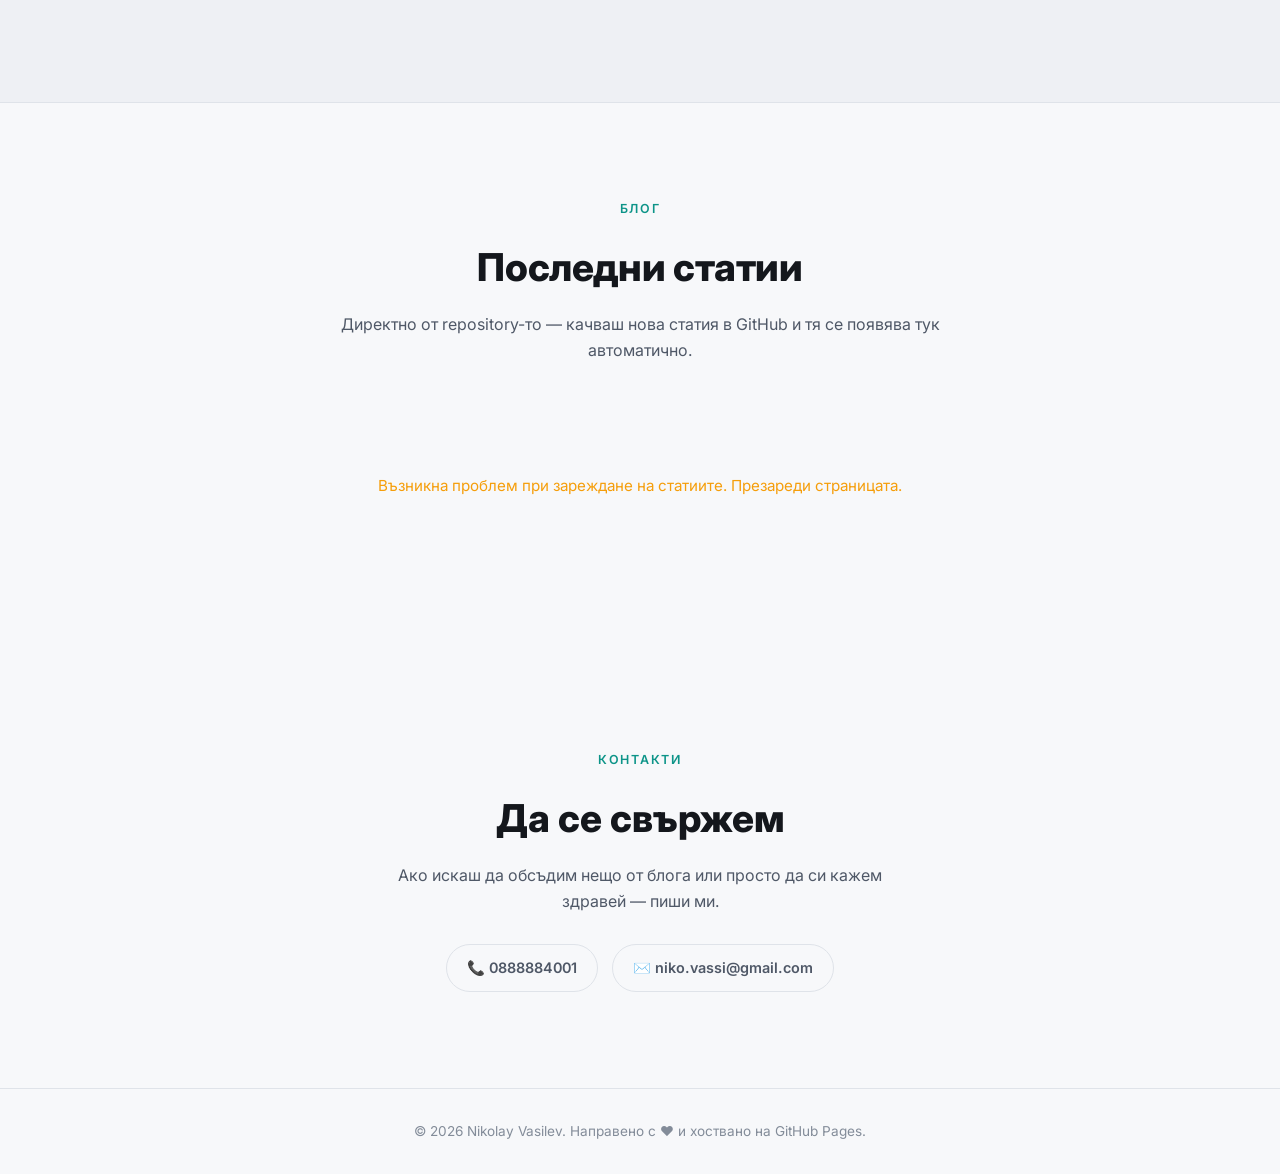
==== commit 34e2e4cc: "Make logo react to site theme toggle instead of OS preference" ====
--- a/index.html
+++ b/index.html
@@ -29,7 +29,8 @@
 <header class="site-header" id="siteHeader">
   <div class="container">
     <a href="#home" class="brand">
-      <img src="images/natter-space-bordeaux-powder-logo.svg" alt="Natter Space" height="48">
+      <img src="images/natter-space-logo-light.svg" alt="Natter Space" height="48" class="brand-logo brand-logo-light">
+      <img src="images/natter-space-logo-dark.svg" alt="Natter Space" height="48" class="brand-logo brand-logo-dark">
     </a>
     <nav>
       <ul class="nav-links" id="navLinks">
--- a/styles.css
+++ b/styles.css
@@ -795,3 +795,15 @@
     font-size: 0.85rem;
   }
 }
+
+
+/* Theme-reactive logo swap (site's own data-theme toggle, not OS preference) */
+.brand-logo-dark {
+  display: none;
+}
+:root[data-theme="dark"] .brand-logo-light {
+  display: none;
+}
+:root[data-theme="dark"] .brand-logo-dark {
+  display: inline-block;
+}
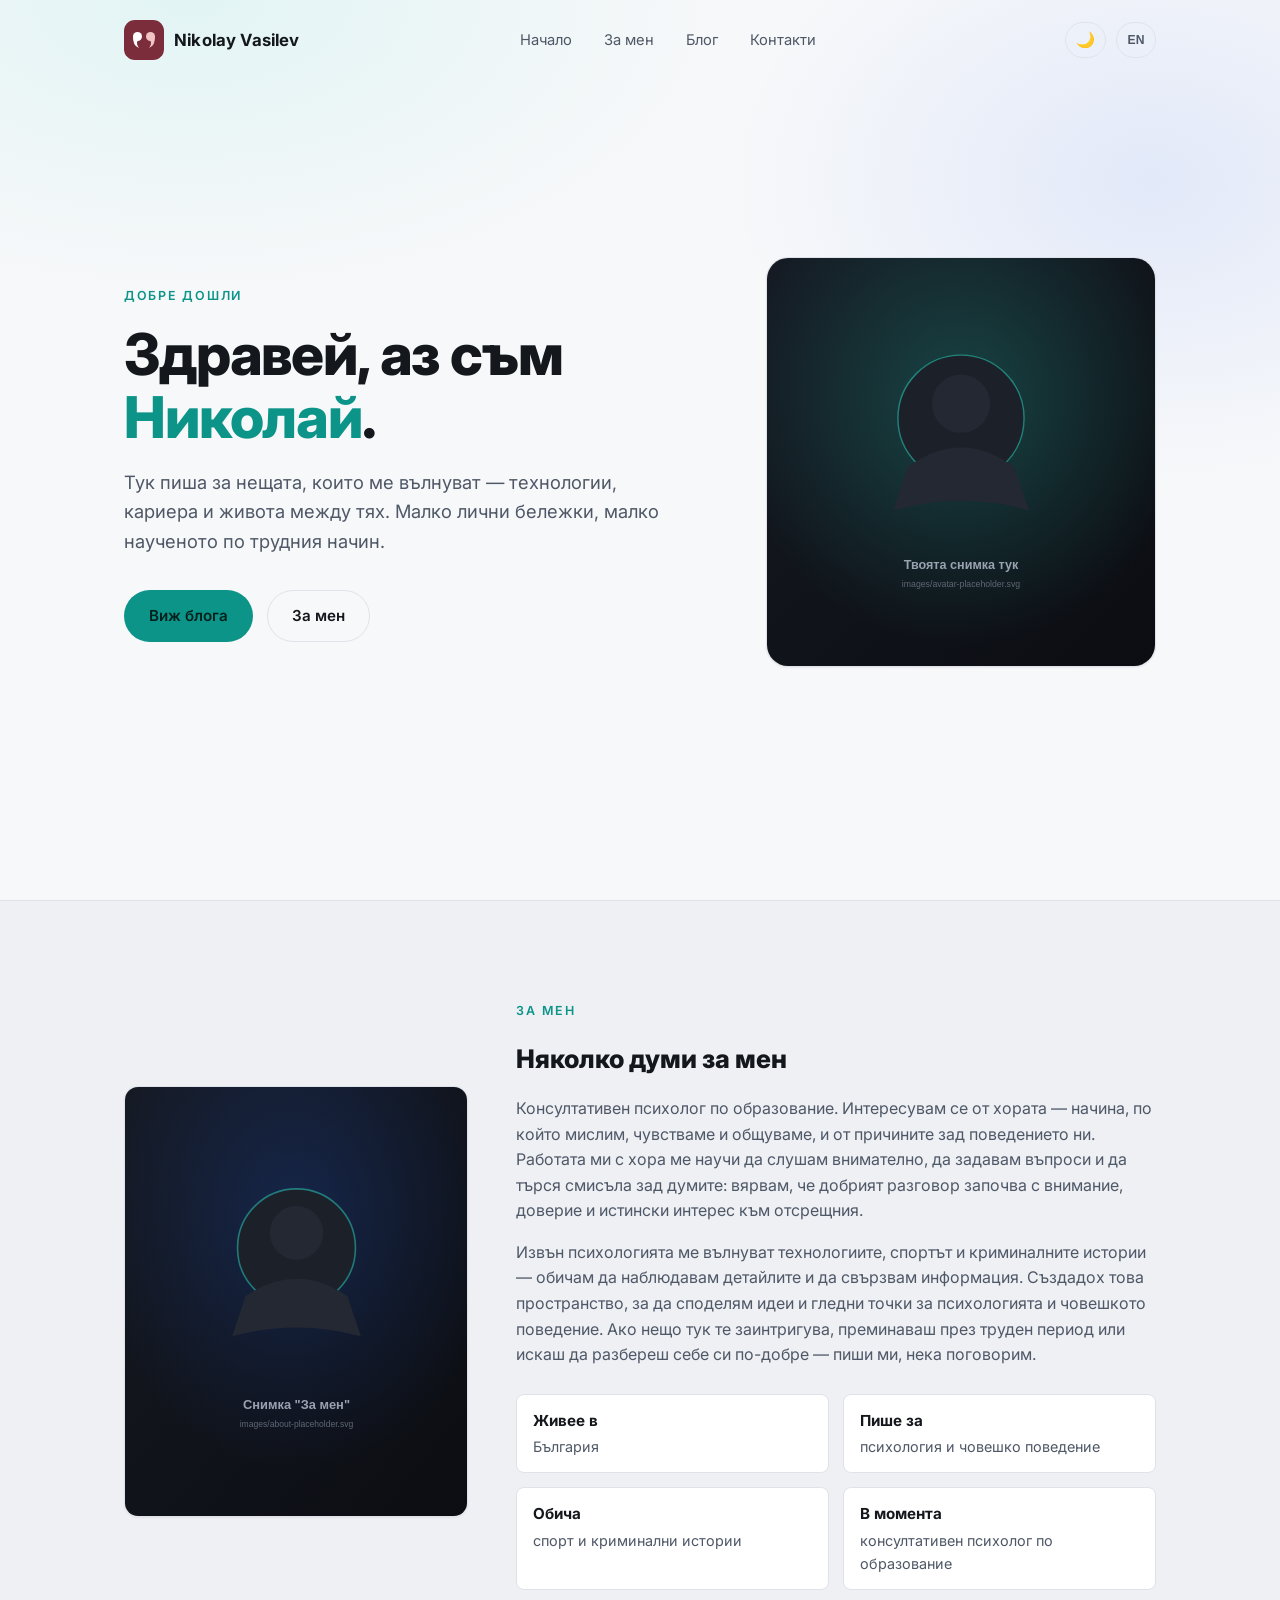
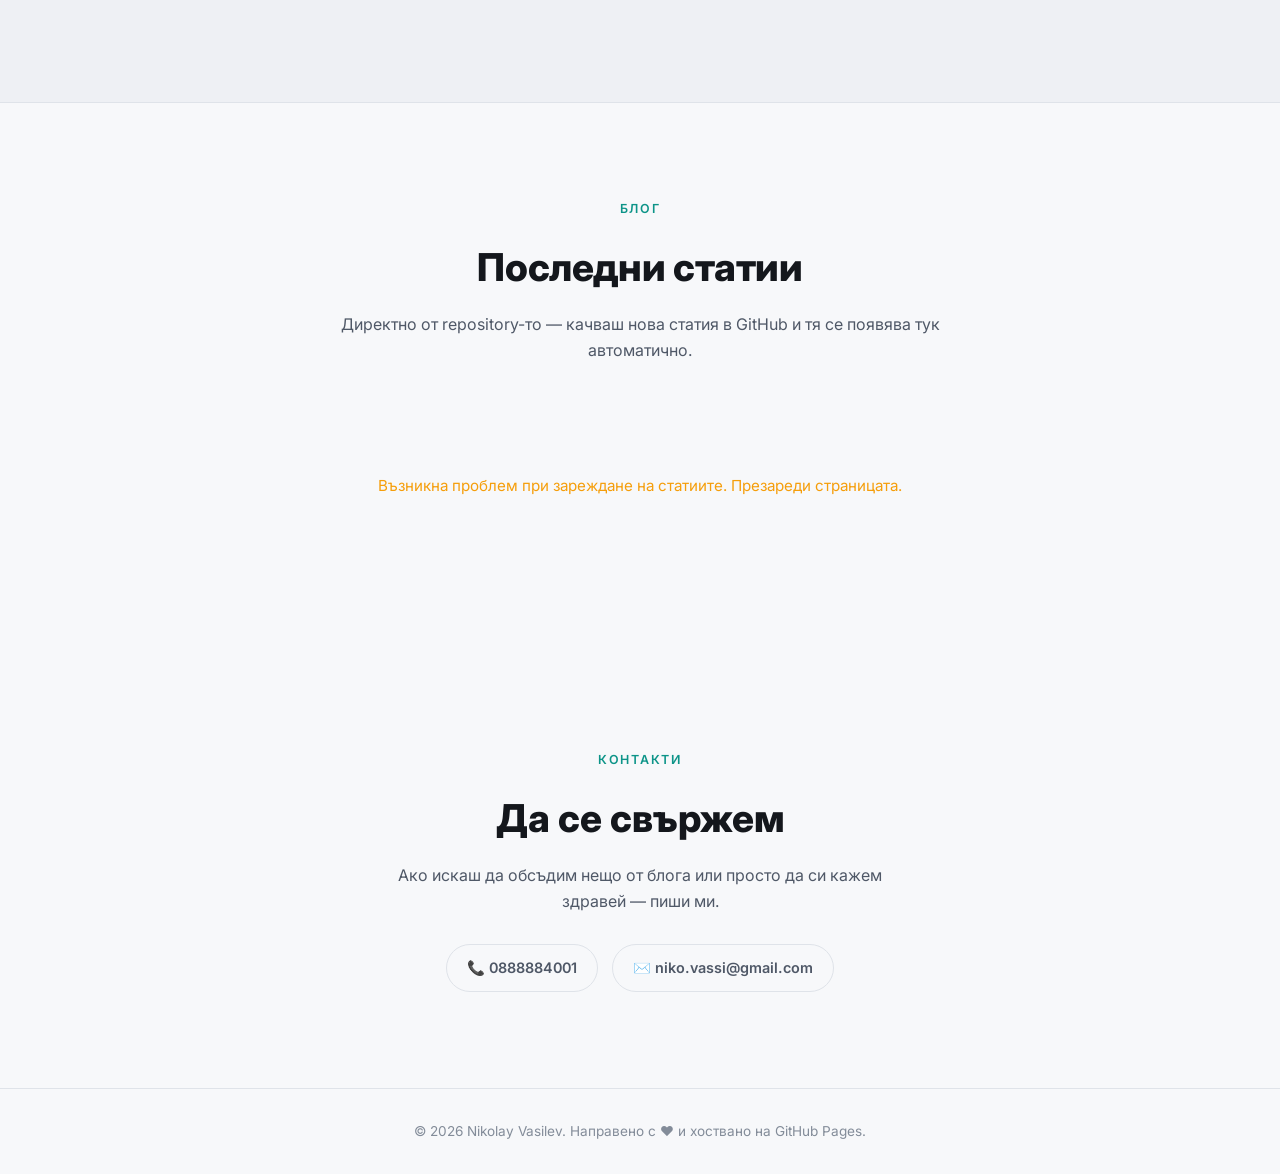
==== commit 9bf047cb: "Use icon-only logo mark with Nikolay Vasilev name" ====
--- a/index.html
+++ b/index.html
@@ -29,8 +29,8 @@
 <header class="site-header" id="siteHeader">
   <div class="container">
     <a href="#home" class="brand">
-      <img src="images/natter-space-logo-light.svg" alt="Natter Space" height="48" class="brand-logo brand-logo-light">
-      <img src="images/natter-space-logo-dark.svg" alt="Natter Space" height="48" class="brand-logo brand-logo-dark">
+      <img src="images/natter-space-icon.svg" alt="Nikolay Vasilev" height="40" class="brand-logo">
+      <span>Nikolay Vasilev</span>
     </a>
     <nav>
       <ul class="nav-links" id="navLinks">
--- a/styles.css
+++ b/styles.css
@@ -795,15 +795,3 @@
     font-size: 0.85rem;
   }
 }
-
-
-/* Theme-reactive logo swap (site's own data-theme toggle, not OS preference) */
-.brand-logo-dark {
-  display: none;
-}
-:root[data-theme="dark"] .brand-logo-light {
-  display: none;
-}
-:root[data-theme="dark"] .brand-logo-dark {
-  display: inline-block;
-}
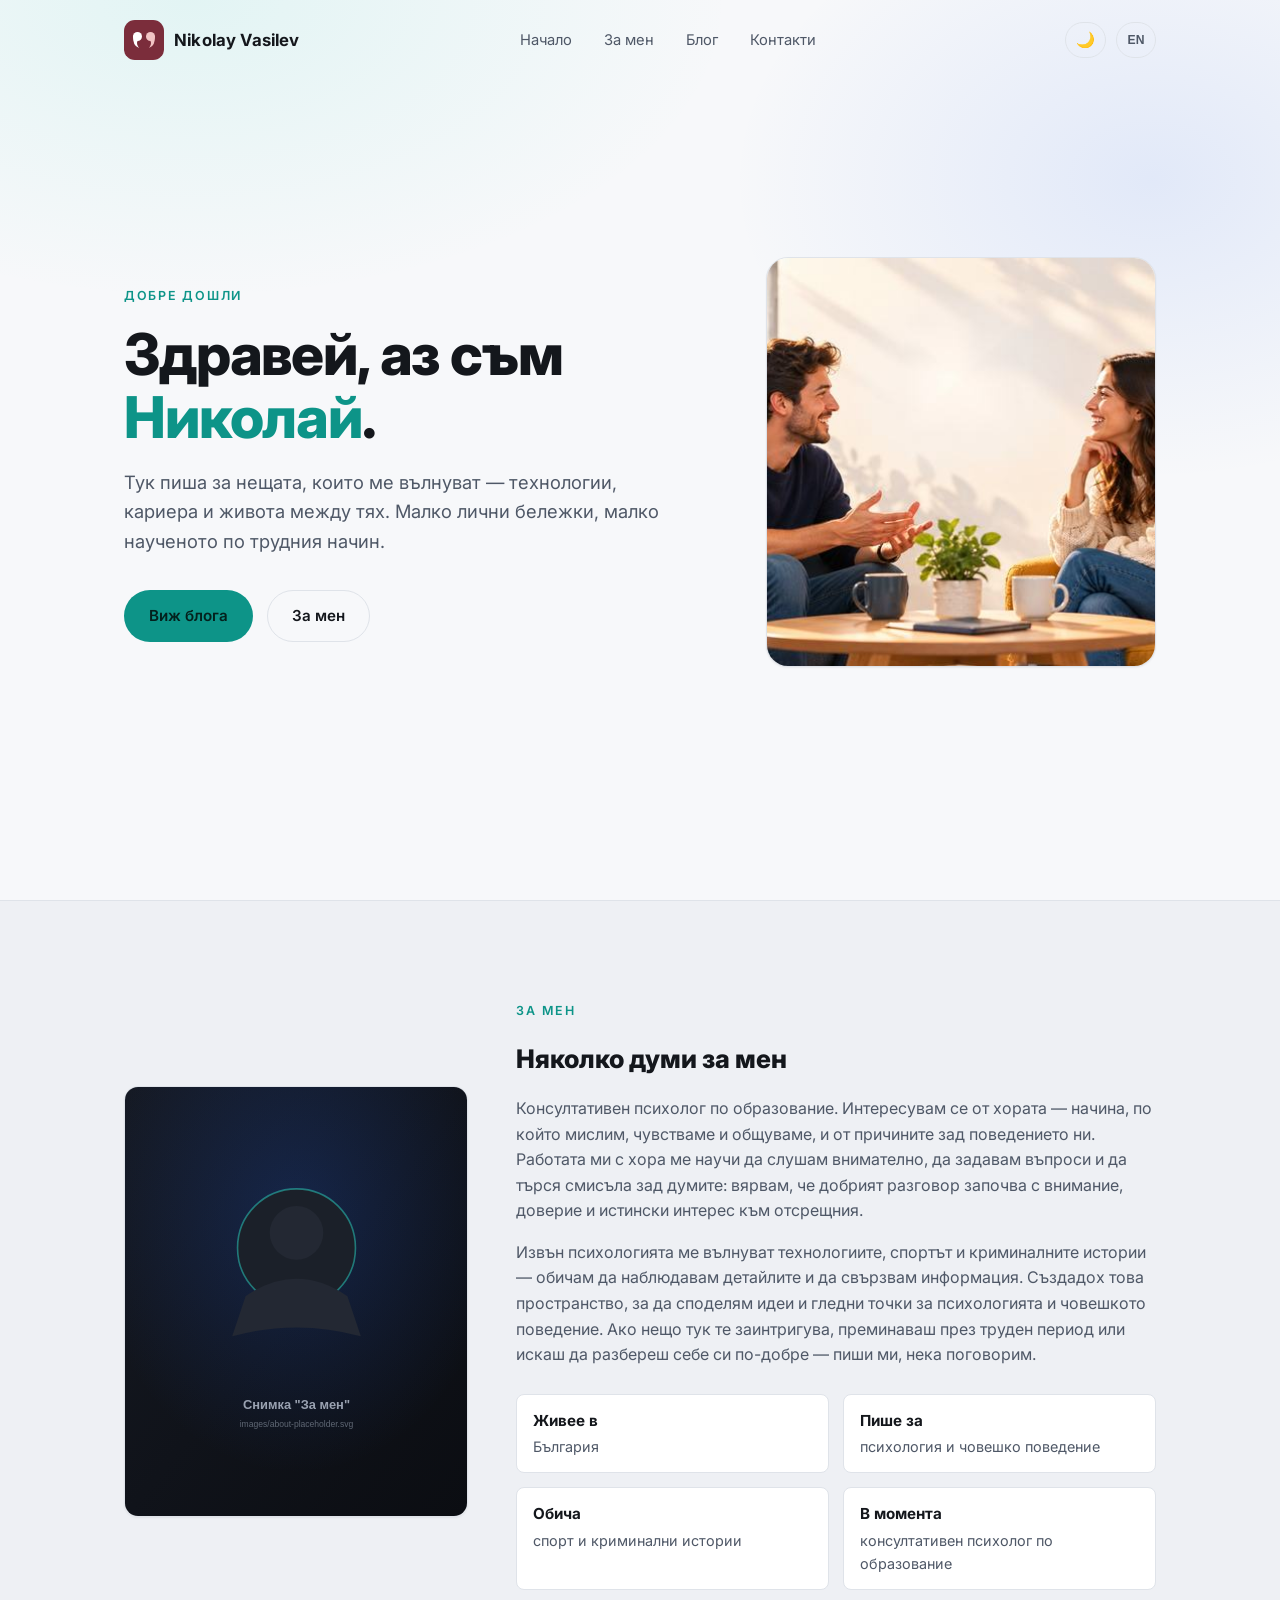
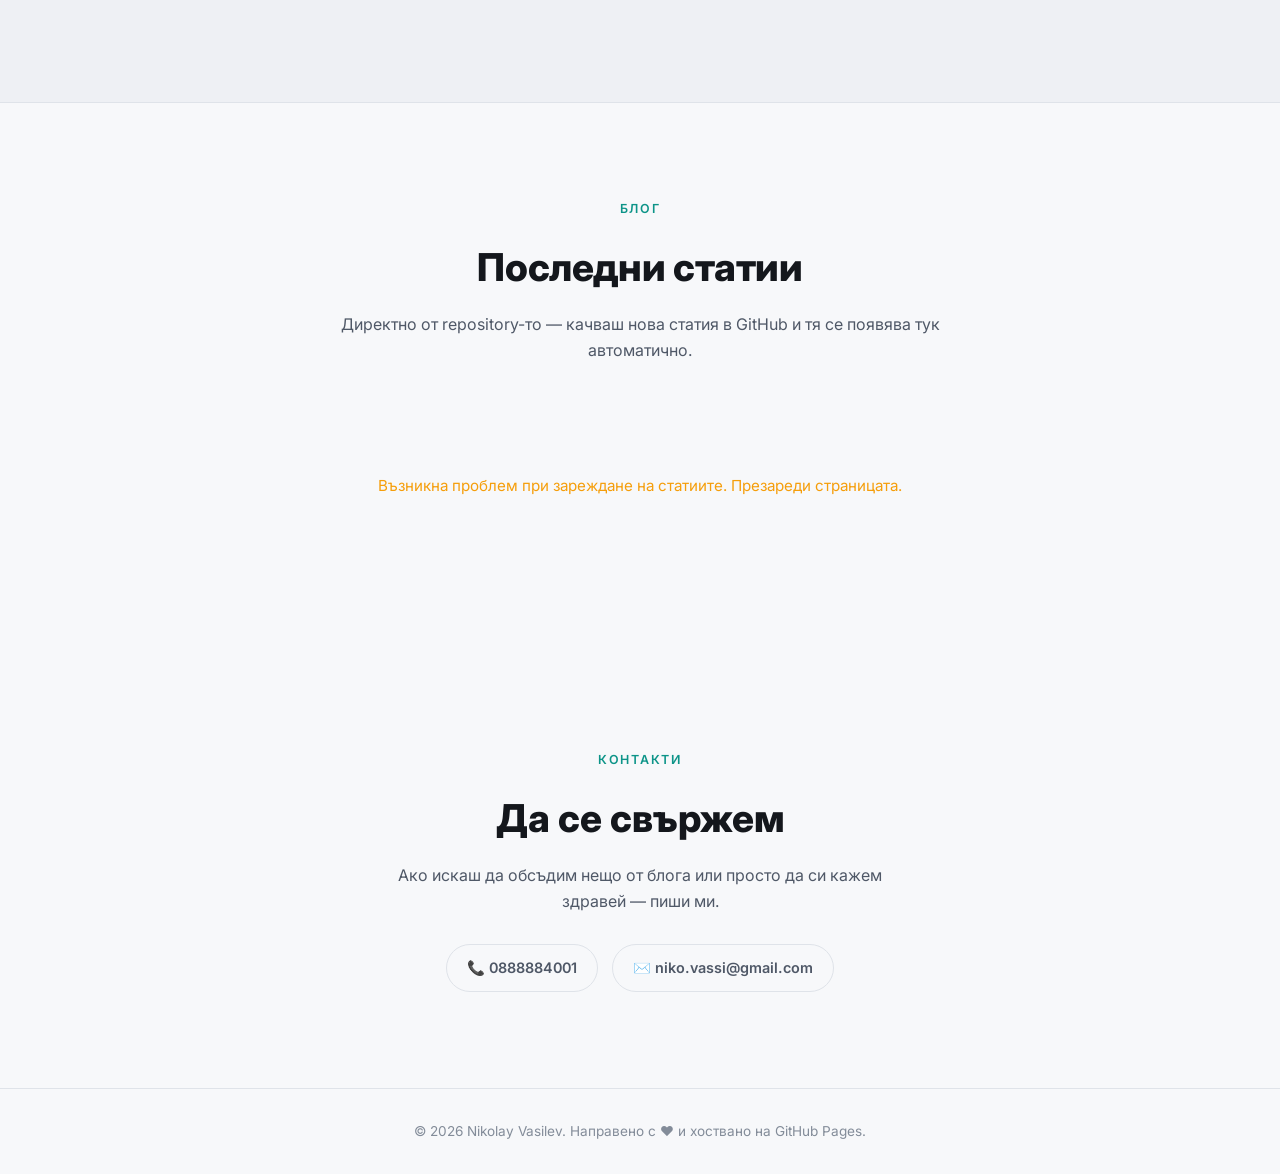
==== commit fa1407b0: "Use uploaded photo for hero section" ====
--- a/index.html
+++ b/index.html
@@ -64,7 +64,7 @@
         </div>
       </div>
       <div class="hero-portrait reveal in-view">
-        <img src="images/avatar-placeholder.svg" alt="Николай Василев">
+        <img src="images/hero-photo.jpg" alt="Николай Василев">
       </div>
     </div>
   </section>
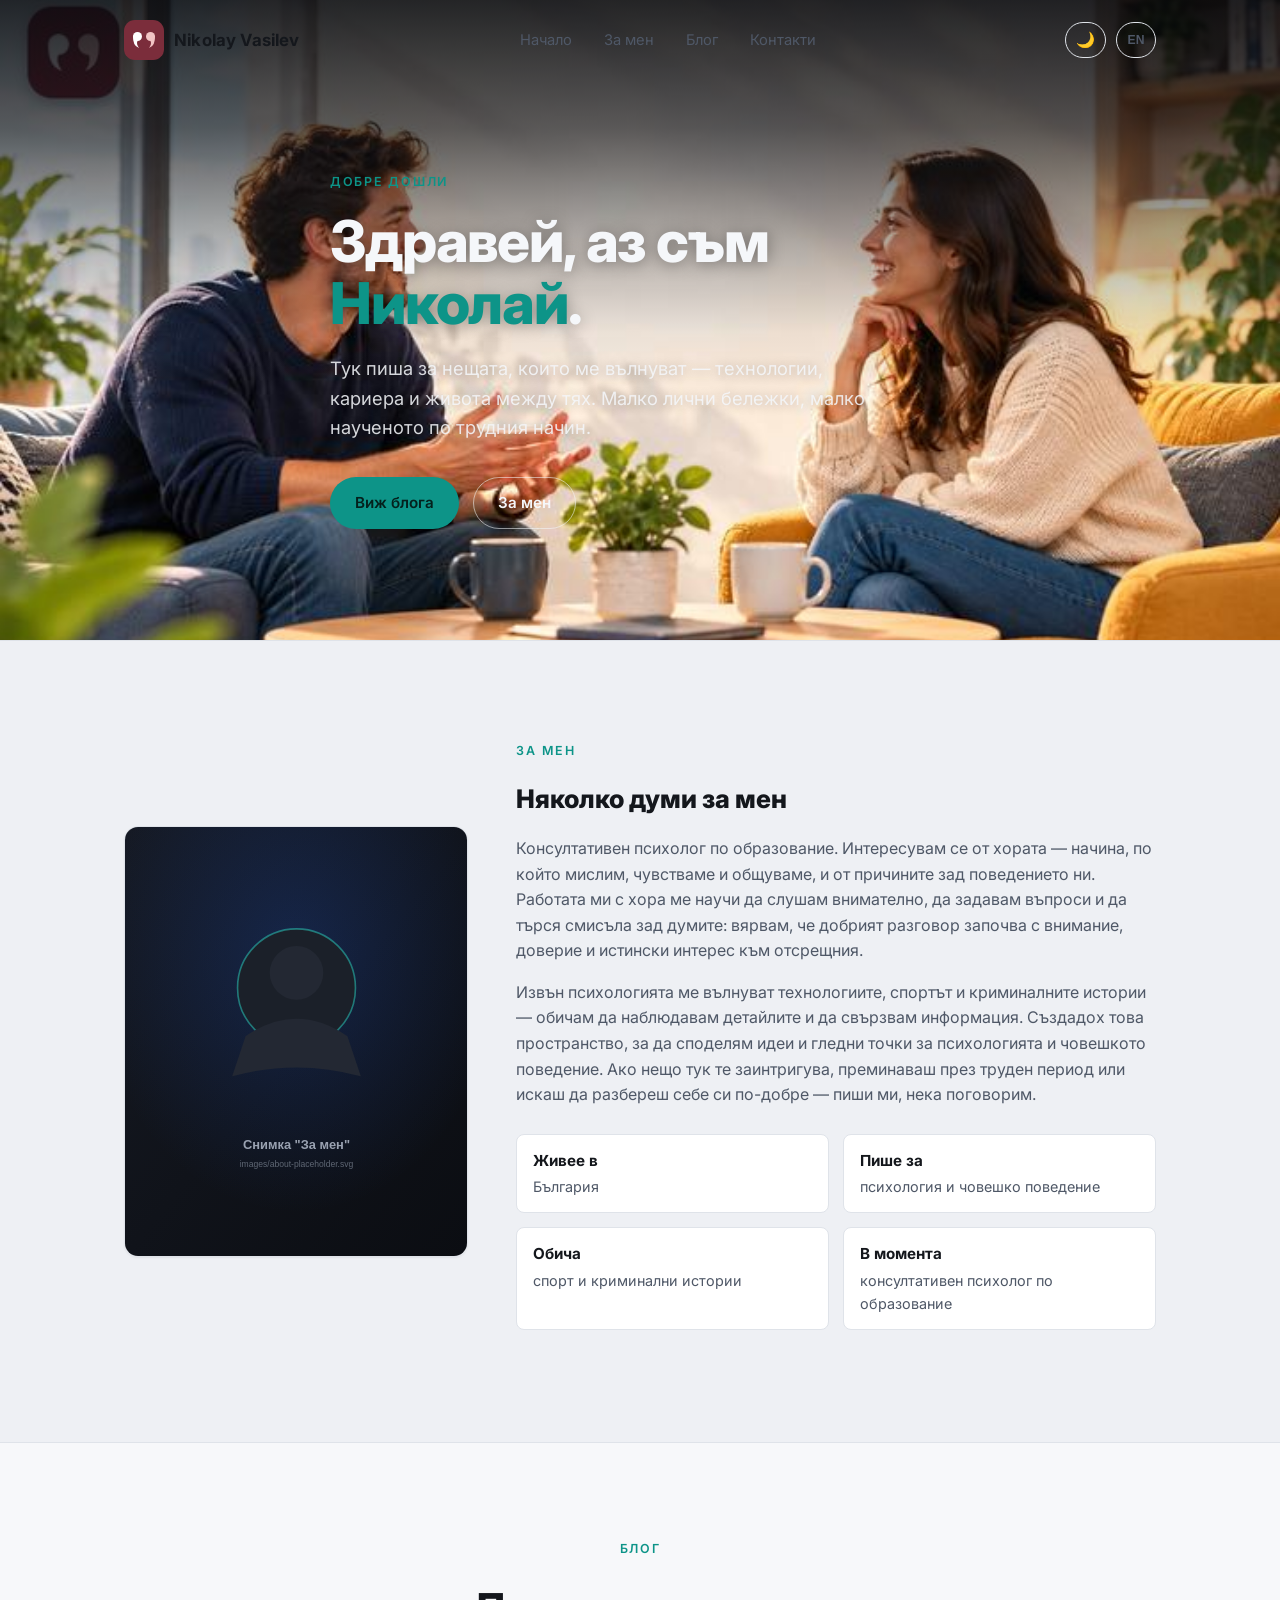
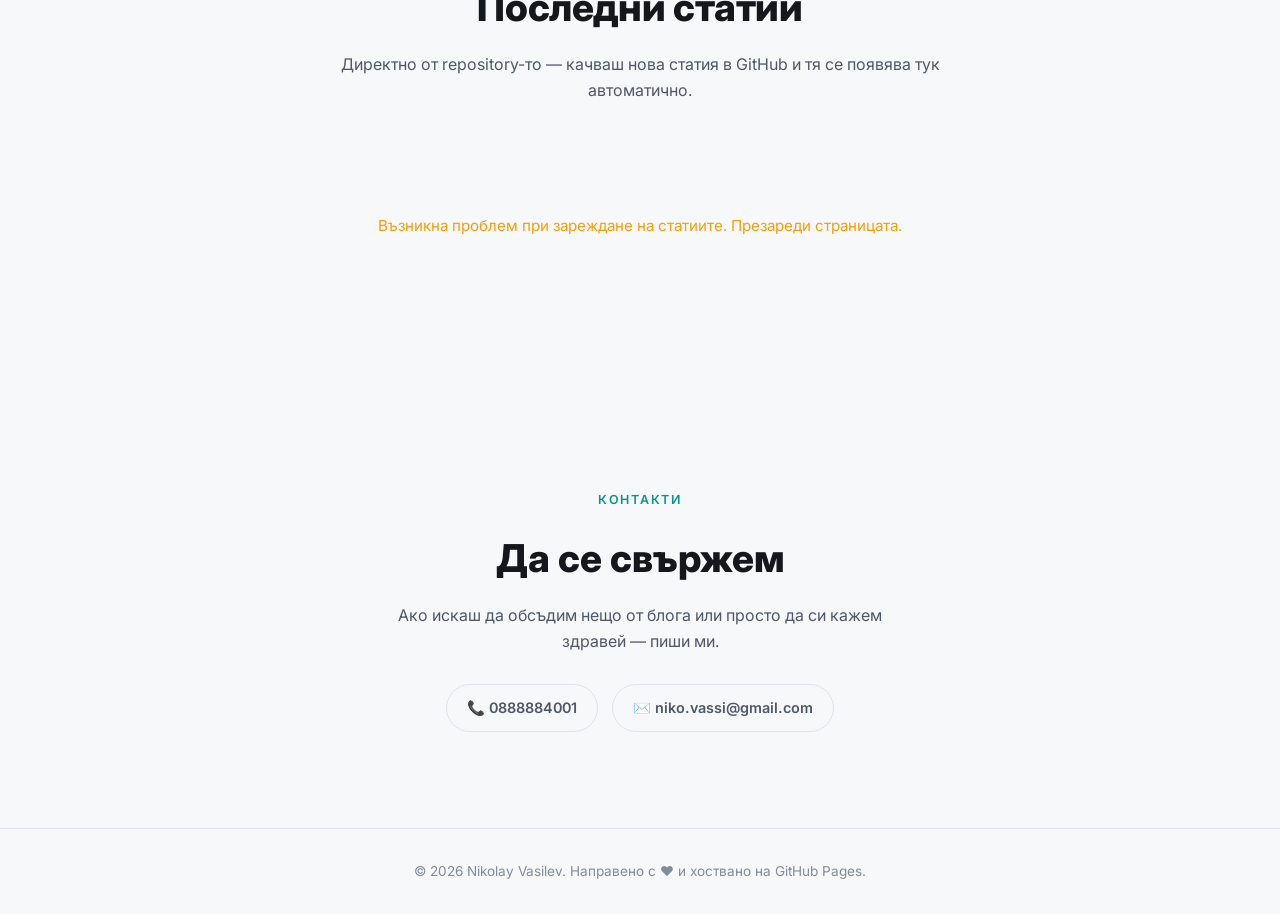
==== commit 80b3db0d: "Redesign hero as full-width photo banner with overlay text" ====
--- a/index.html
+++ b/index.html
@@ -53,8 +53,12 @@
 <main>
 
   <section class="hero" id="home">
+    <div class="hero-media">
+      <img src="images/hero-photo.jpg" alt="Николай Василев">
+    </div>
+    <div class="hero-scrim" aria-hidden="true"></div>
     <div class="container">
-      <div class="reveal in-view">
+      <div class="hero-content reveal in-view">
         <span class="eyebrow" data-i18n="hero.eyebrow">Добре дошли</span>
         <h1 class="hero-title" id="heroTitle">Здравей, аз съм <span class="accent">Николай</span>.</h1>
         <p class="hero-subtitle" data-i18n="hero.subtitle">Тук пиша за нещата, които ме вълнуват — технологии, кариера и живота между тях. Малко лични бележки, малко наученото по трудния начин.</p>
@@ -62,9 +66,6 @@
           <a href="#blog" class="btn btn-primary" data-i18n="hero.cta.blog">Виж блога</a>
           <a href="#about" class="btn btn-ghost" data-i18n="hero.cta.about">За мен</a>
         </div>
-      </div>
-      <div class="hero-portrait reveal in-view">
-        <img src="images/hero-photo.jpg" alt="Николай Василев">
       </div>
     </div>
   </section>
--- a/styles.css
+++ b/styles.css
@@ -46,7 +46,6 @@
   color: #333a46;
 }
 
-:root[data-theme="light"] .hero-portrait,
 :root[data-theme="light"] .about-photo {
   box-shadow: 0 1px 2px rgba(20, 23, 28, 0.06);
 }
@@ -240,20 +239,49 @@
 
 /* ---------------- Hero ---------------- */
 .hero {
-  min-height: 100vh;
-  display: flex;
-  align-items: center;
-  padding-top: 120px;
-  background:
-    radial-gradient(ellipse 900px 500px at 15% 0%, rgba(45, 212, 191, 0.10), transparent 60%),
-    radial-gradient(ellipse 700px 500px at 90% 20%, rgba(37, 99, 235, 0.10), transparent 60%);
+  position: relative;
+  min-height: 640px;
+  display: flex;
+  align-items: flex-start;
+  padding-top: 168px;
+  padding-bottom: 64px;
+  overflow: hidden;
+  isolation: isolate;
+}
+
+.hero-media {
+  position: absolute;
+  inset: 0;
+  z-index: 0;
+}
+
+.hero-media img {
+  width: 100%;
+  height: 100%;
+  object-fit: cover;
+  object-position: center 22%;
+  display: block;
+}
+
+.hero-scrim {
+  position: absolute;
+  inset: 0;
+  z-index: 1;
+  background: linear-gradient(180deg,
+    rgba(6, 8, 12, 0.88) 0%,
+    rgba(6, 8, 12, 0.66) 20%,
+    rgba(6, 8, 12, 0.30) 38%,
+    rgba(6, 8, 12, 0.06) 52%,
+    rgba(6, 8, 12, 0) 62%);
 }
 
 .hero .container {
-  display: grid;
-  grid-template-columns: 1.2fr 0.8fr;
-  gap: 56px;
-  align-items: center;
+  position: relative;
+  z-index: 2;
+}
+
+.hero-content {
+  max-width: 620px;
 }
 
 .eyebrow {
@@ -272,6 +300,8 @@
   line-height: 1.08;
   margin: 0 0 20px;
   letter-spacing: -0.02em;
+  color: #f5f7fa;
+  text-shadow: 0 2px 16px rgba(0, 0, 0, 0.35);
 }
 
 .hero-title .accent {
@@ -280,9 +310,10 @@
 
 .hero-subtitle {
   font-size: 1.15rem;
-  color: var(--text-muted);
+  color: rgba(245, 247, 250, 0.86);
   max-width: 46ch;
   margin: 0 0 34px;
+  text-shadow: 0 1px 12px rgba(0, 0, 0, 0.3);
 }
 
 .hero-actions {
@@ -291,19 +322,14 @@
   flex-wrap: wrap;
 }
 
-.hero-portrait {
-  position: relative;
-  aspect-ratio: 1 / 1.05;
-  border-radius: 22px;
-  overflow: hidden;
-  border: 1px solid var(--border);
-  background: var(--surface);
-}
-
-.hero-portrait img {
-  width: 100%;
-  height: 100%;
-  object-fit: cover;
+.hero .btn-ghost {
+  border-color: rgba(245, 247, 250, 0.55);
+  color: #f5f7fa;
+}
+
+.hero .btn-ghost:hover {
+  border-color: var(--accent);
+  color: var(--accent);
 }
 
 /* ---------------- Buttons ---------------- */
@@ -724,10 +750,14 @@
     grid-template-columns: 1fr;
   }
 
-  .hero-portrait {
-    order: -1;
-    max-width: 320px;
-    margin: 0 auto;
+  .hero {
+    min-height: 520px;
+    padding-top: 128px;
+    padding-bottom: 40px;
+  }
+
+  .hero-content {
+    max-width: 100%;
   }
 
   .about-grid {
